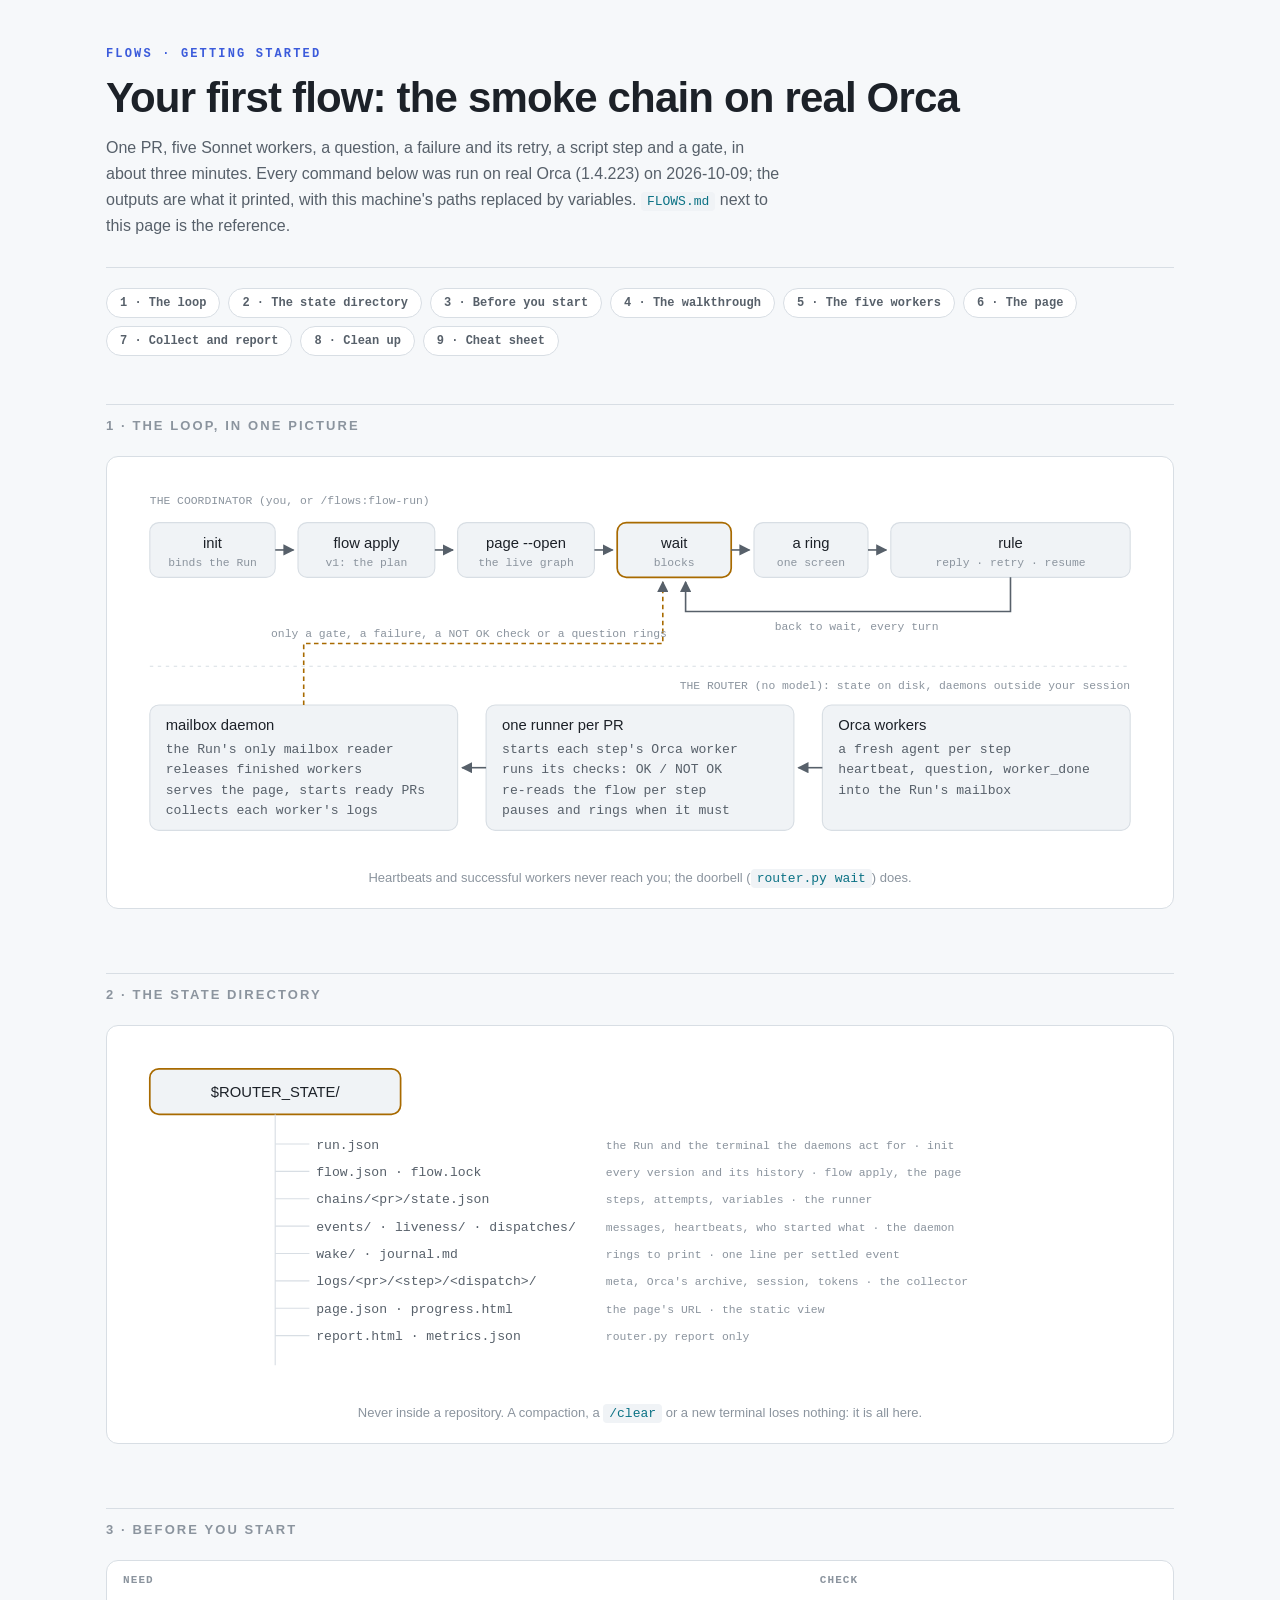
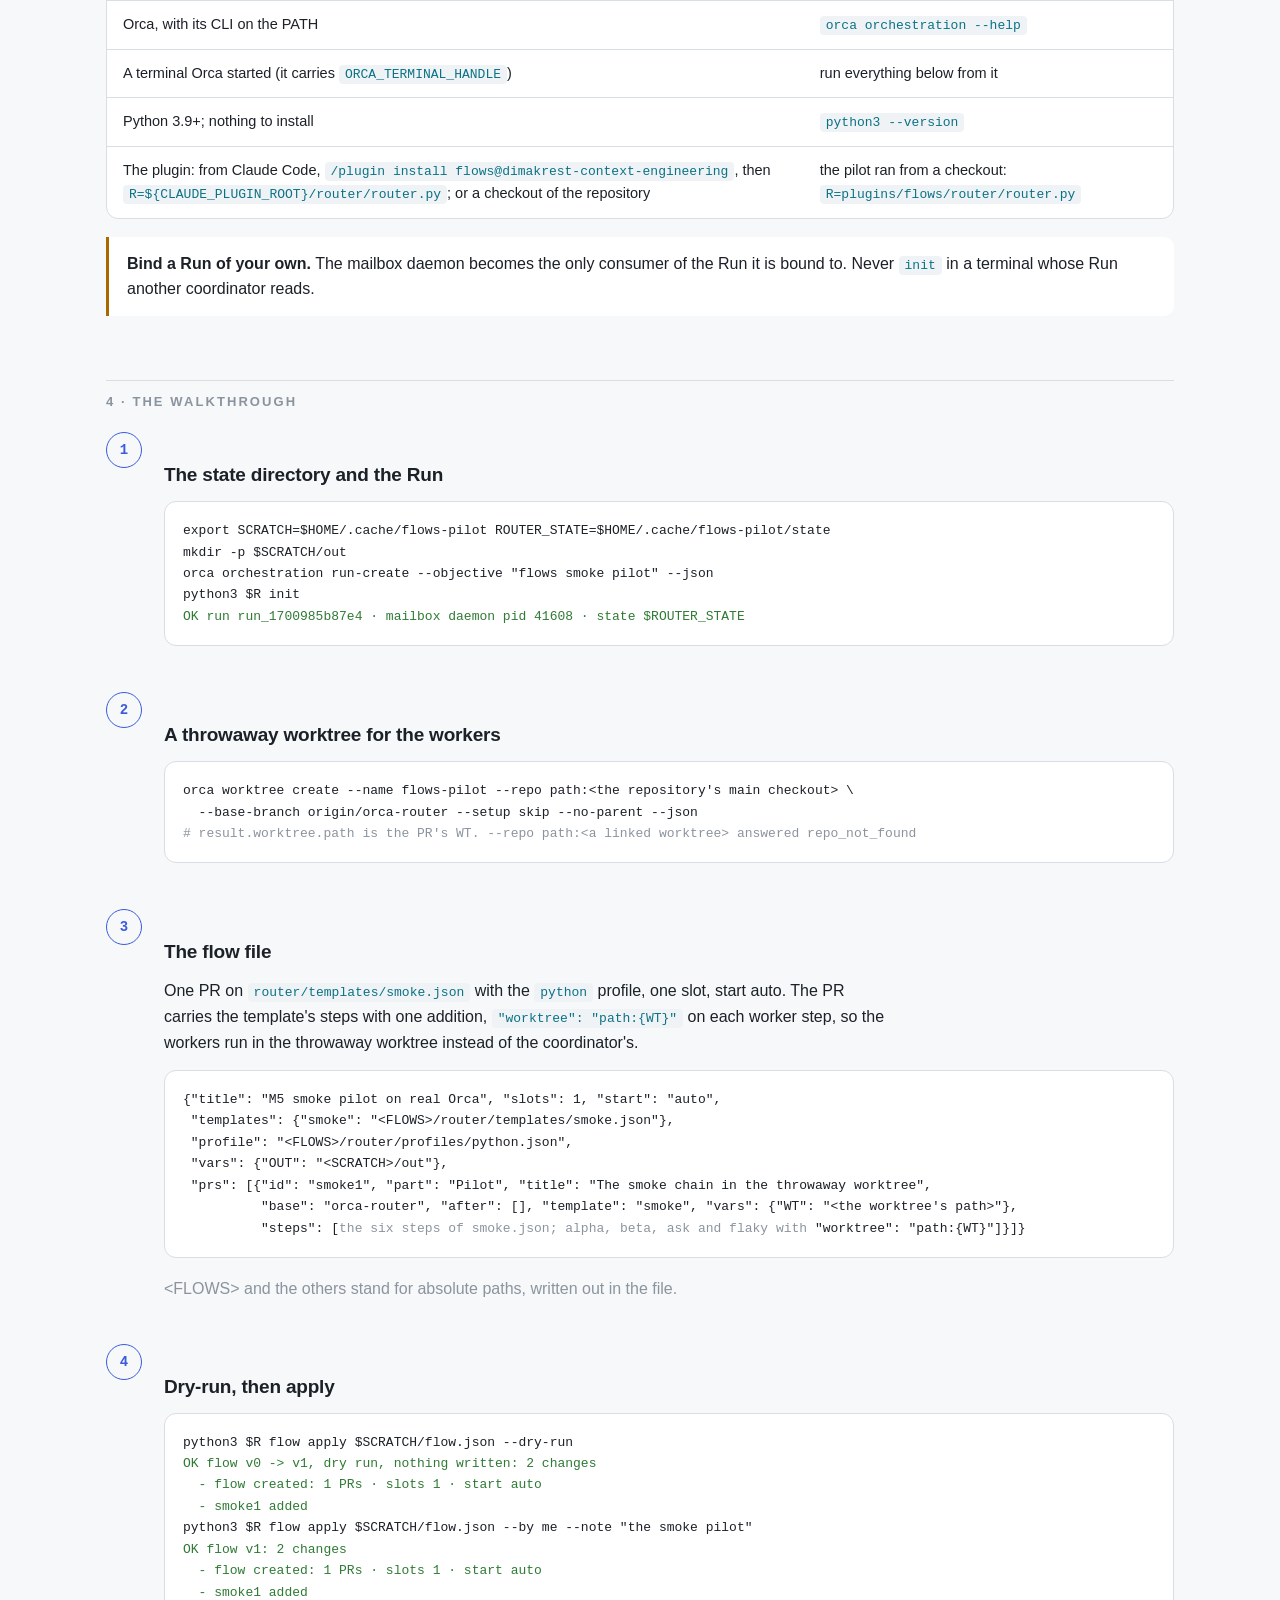
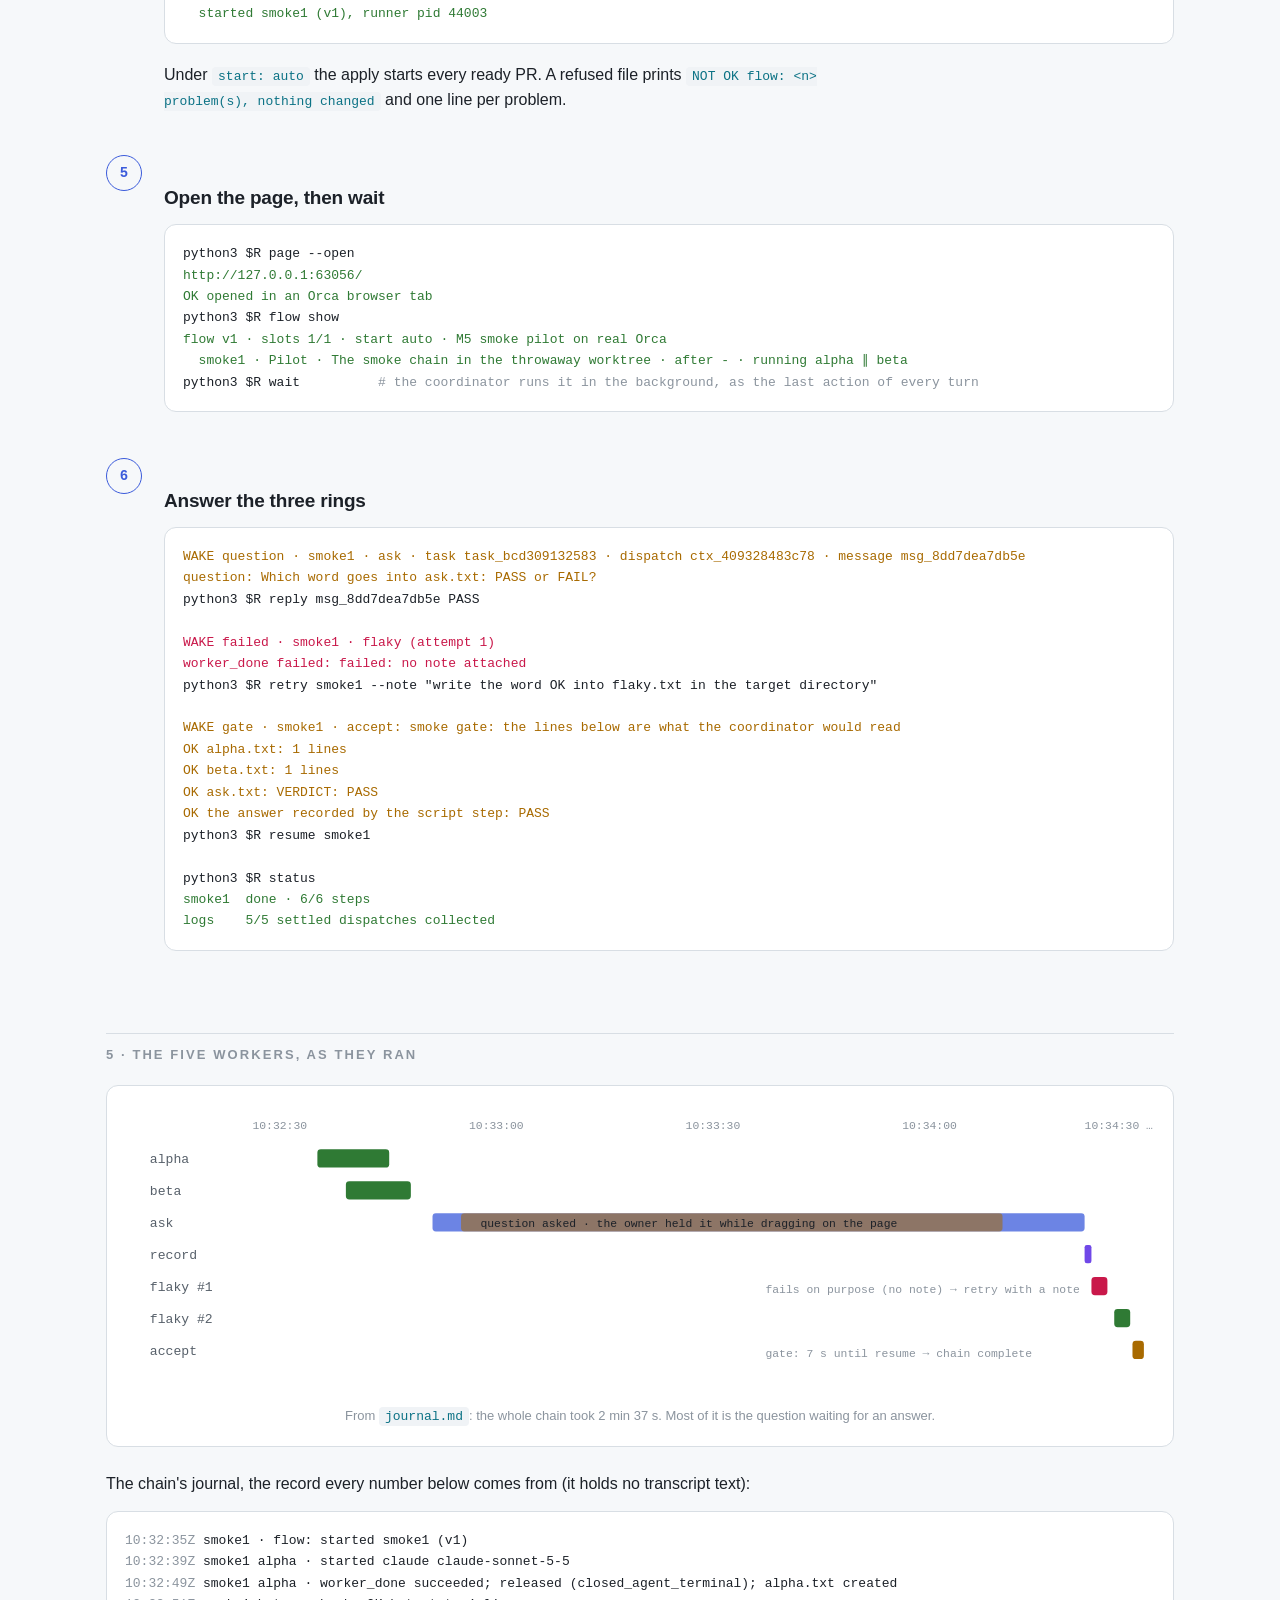
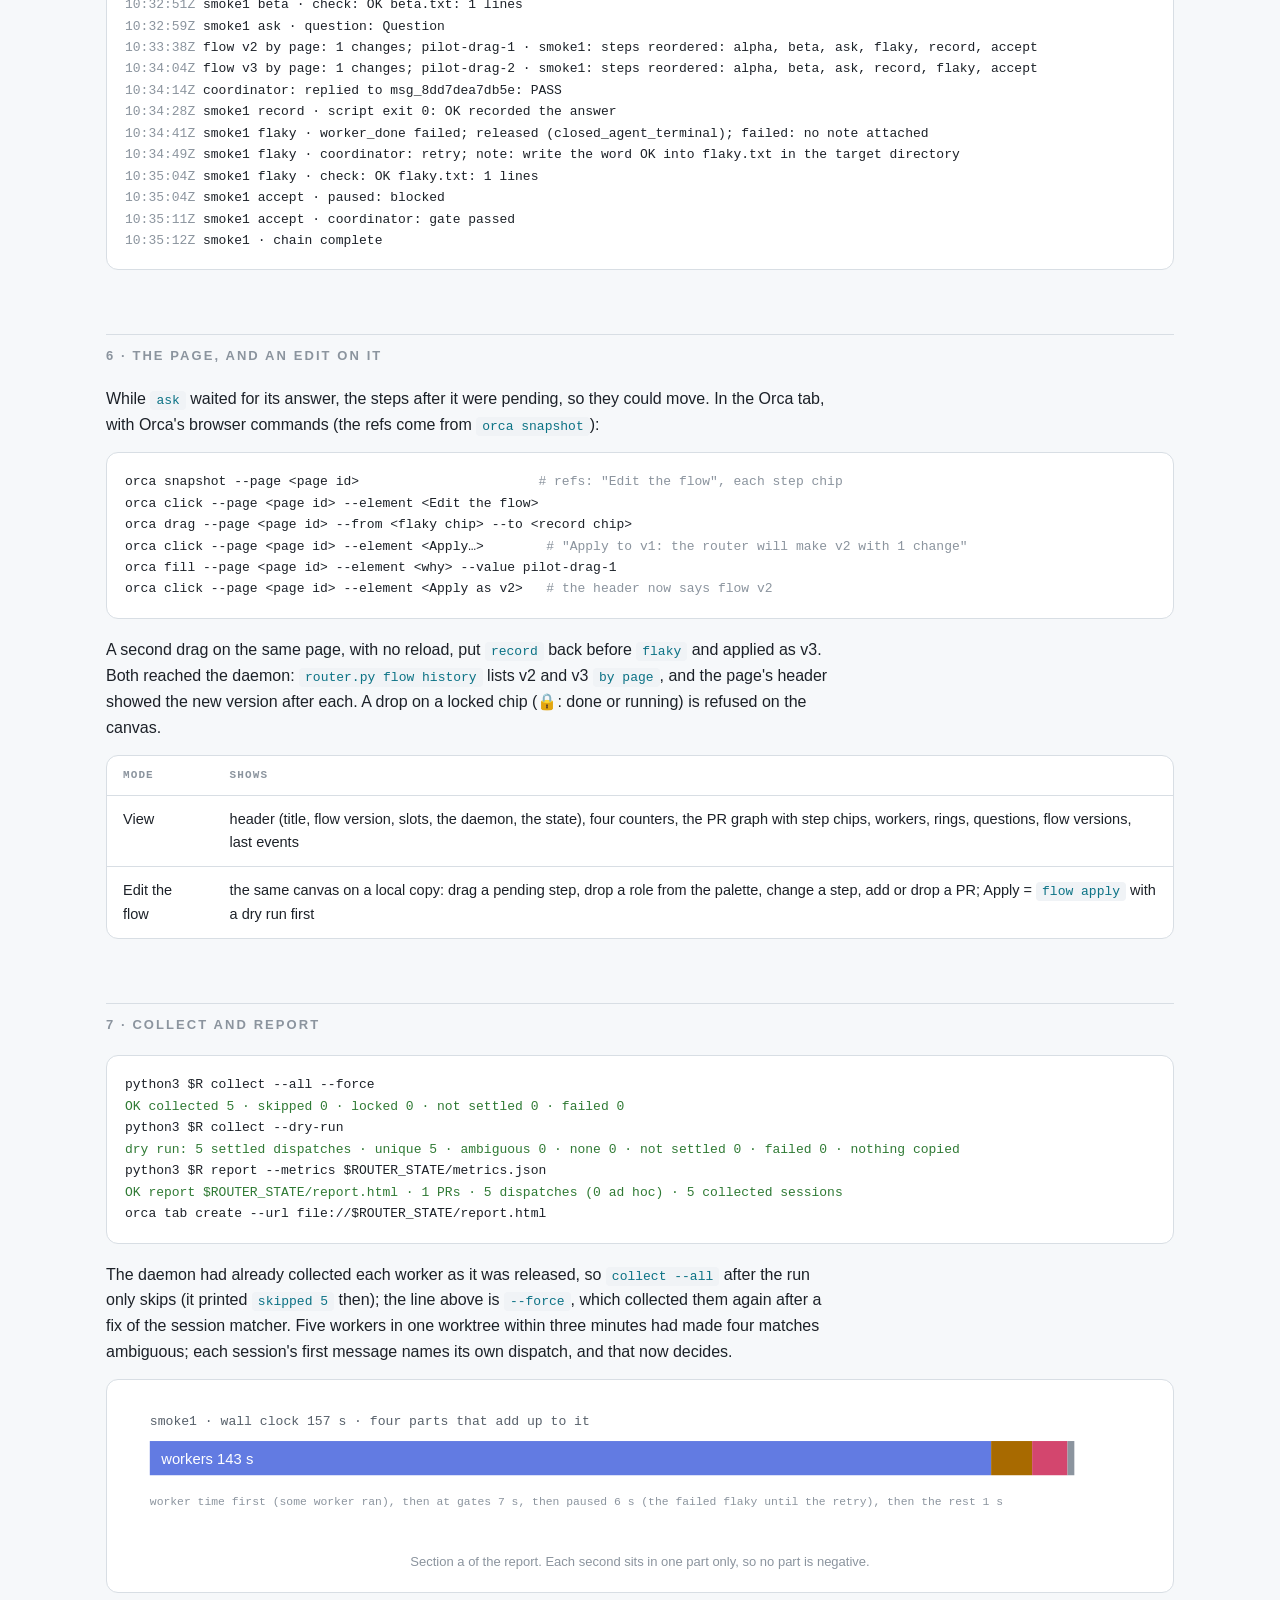
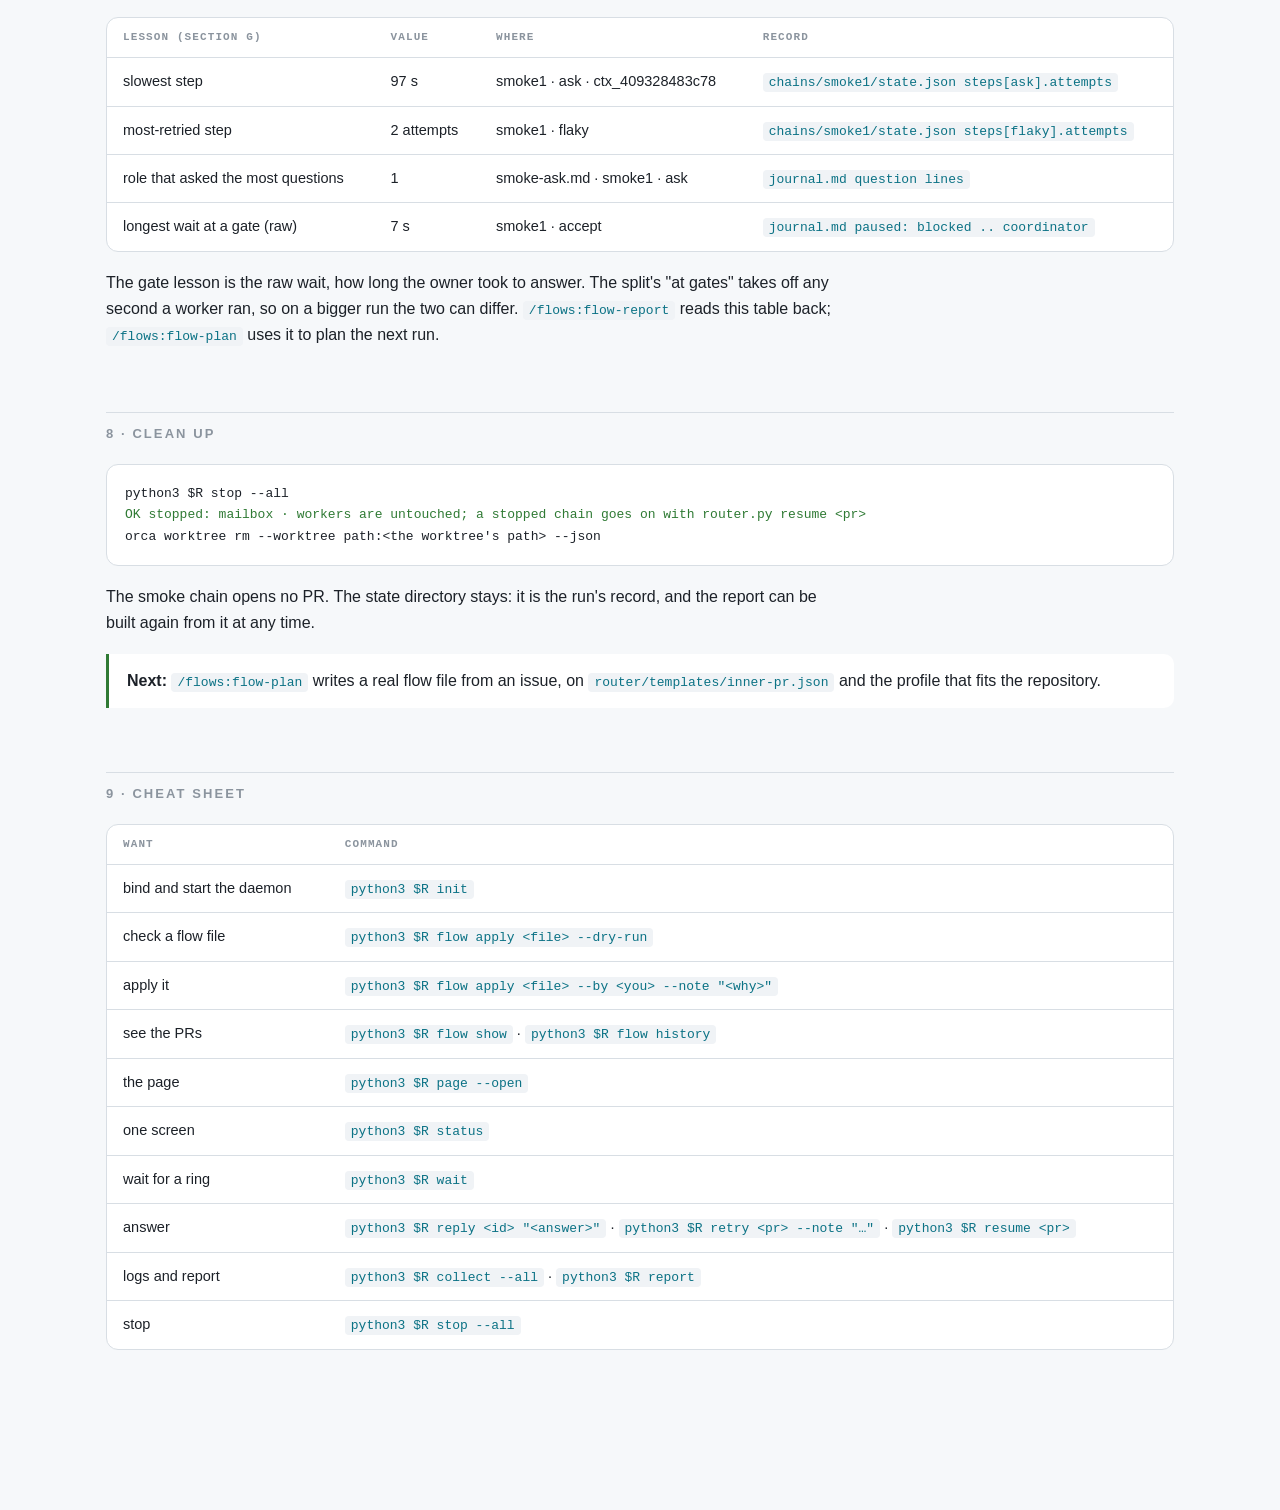
==== plugins/flows/docs/FLOWS_GETTING_STARTED.html @ db9f259a "docs(flows): FLOWS.md and the getting-started page The how-to in the shape of MISSIONS.md, with the " ====
<!doctype html>
<html lang="en">
<head>
<meta charset="utf-8">
<meta name="viewport" content="width=device-width, initial-scale=1">
<title>Flows — Getting Started</title>
<style>
  :root{
    --bg:#0d1117; --panel:#151b23; --panel2:#1c232d; --line:#2a3441;
    --ink:#e6edf3; --dim:#9aa7b4; --faint:#6e7c8c;
    --a1:#7aa2f7; --a2:#f7768e; --a3:#9ece6a; --a4:#e0af68; --a5:#bb9af7; --a6:#2ac3de;
  }
  @media (prefers-color-scheme: light){
    :root{ --bg:#f6f8fa; --panel:#fff; --panel2:#f0f3f6; --line:#d8dee4;
           --ink:#1c2128; --dim:#57606a; --faint:#8b949e;
           --a1:#3b5bdb; --a2:#c9184a; --a3:#2f7a34; --a4:#a86a00; --a5:#7048e8; --a6:#0b7285; }
  }
  *{box-sizing:border-box}
  body{margin:0;background:var(--bg);color:var(--ink);
       font:16px/1.62 -apple-system,BlinkMacSystemFont,"Segoe UI",Roboto,sans-serif}
  .wrap{max-width:1100px;margin:0 auto;padding:48px 16px 96px}
  header{border-bottom:1px solid var(--line);padding-bottom:28px;margin-bottom:20px}
  .kicker{font:600 12px/1 ui-monospace,SFMono-Regular,Menlo,monospace;letter-spacing:.18em;
          text-transform:uppercase;color:var(--a1);margin-bottom:14px}
  h1{font-size:clamp(28px,4.2vw,42px);line-height:1.12;margin:0 0 14px;letter-spacing:-.02em}
  .sub{color:var(--dim);max-width:76ch;margin:0}
  nav{display:flex;flex-wrap:wrap;gap:8px;margin:0 0 48px}
  nav a{font:600 12px/1 ui-monospace,Menlo,monospace;color:var(--dim);text-decoration:none;
        border:1px solid var(--line);border-radius:20px;padding:8px 13px;background:var(--panel)}
  nav a:hover{color:var(--a1);border-color:var(--a1)}
  h2{font-size:13px;letter-spacing:.16em;text-transform:uppercase;color:var(--faint);
     font-weight:700;margin:0 0 20px;padding-top:10px;border-top:1px solid var(--line)}
  section{margin-bottom:64px;scroll-margin-top:20px}
  h3{font-size:19px;margin:28px 0 10px;letter-spacing:-.01em}
  p{margin:0 0 14px;max-width:82ch}
  figure{margin:0 0 24px;background:var(--panel);border:1px solid var(--line);
         border-radius:12px;padding:20px;overflow-x:auto}
  figcaption{font-size:13px;color:var(--faint);margin-top:14px;text-align:center}
  svg{display:block;margin:0 auto;max-width:100%;height:auto}
  .t{font:13px -apple-system,BlinkMacSystemFont,"Segoe UI",sans-serif;fill:var(--ink)}
  .s{font:11.5px ui-monospace,Menlo,monospace;fill:var(--dim)}
  .x{font:10px ui-monospace,Menlo,monospace;fill:var(--faint)}
  .box{fill:var(--panel2);stroke:var(--line)}
  .hot{fill:var(--panel2);stroke:var(--a4);stroke-width:1.5}
  .arr{stroke:var(--dim);stroke-width:1.4;fill:none}
  .arr2{stroke:var(--a4);stroke-width:1.4;fill:none;stroke-dasharray:4 3}
  table{width:100%;border-collapse:collapse;font-size:14.5px}
  .tbl{overflow-x:auto;background:var(--panel);border:1px solid var(--line);border-radius:12px;margin-bottom:18px}
  th{text-align:left;font:600 11px/1 ui-monospace,Menlo,monospace;letter-spacing:.1em;text-transform:uppercase;
     color:var(--faint);padding:14px 16px;border-bottom:1px solid var(--line);white-space:nowrap}
  td{padding:12px 16px;border-bottom:1px solid var(--line);vertical-align:top}
  tr:last-child td{border-bottom:none}
  code{font:13px ui-monospace,SFMono-Regular,Menlo,monospace;background:var(--panel2);padding:2px 6px;
       border-radius:4px;color:var(--a6)}
  pre{background:var(--panel);border:1px solid var(--line);border-radius:12px;padding:18px;overflow-x:auto;
      font:13px/1.65 ui-monospace,SFMono-Regular,Menlo,monospace;color:var(--ink);margin:0 0 18px}
  pre code{background:none;padding:0;color:inherit}
  .cf{color:var(--faint)} .c3{color:var(--a3)} .c2{color:var(--a2)} .c4{color:var(--a4)}
  .step{display:grid;grid-template-columns:44px 1fr;gap:14px;margin-bottom:28px}
  .num{width:36px;height:36px;border-radius:50%;border:1.5px solid var(--a1);color:var(--a1);
       display:flex;align-items:center;justify-content:center;font:700 14px ui-monospace,Menlo,monospace}
  .step > div{min-width:0}
  .callout{border-left:3px solid var(--a4);background:var(--panel);border-radius:0 10px 10px 0;padding:14px 18px;margin:18px 0}
  .callout.ok{border-color:var(--a3)}
  @media (max-width:600px){ .step{grid-template-columns:1fr} .num{display:none} }
</style>
</head>
<body>
<div class="wrap">
<header>
  <div class="kicker">flows · getting started</div>
  <h1>Your first flow: the smoke chain on real Orca</h1>
  <p class="sub">One PR, five Sonnet workers, a question, a failure and its retry, a script step and a gate, in about
  three minutes. Every command below was run on real Orca (1.4.223) on 2026-10-09; the outputs are what it printed,
  with this machine's paths replaced by variables. <code>FLOWS.md</code> next to this page is the reference.</p>
</header>

<nav>
  <a href="#loop">1 · The loop</a><a href="#state">2 · The state directory</a><a href="#before">3 · Before you start</a>
  <a href="#walk">4 · The walkthrough</a><a href="#workers">5 · The five workers</a><a href="#page">6 · The page</a>
  <a href="#report">7 · Collect and report</a><a href="#cleanup">8 · Clean up</a><a href="#cheat">9 · Cheat sheet</a>
</nav>

<section id="loop">
<h2>1 · The loop, in one picture</h2>
<figure>
<svg viewBox="0 0 900 330" role="img" aria-label="The coordinator's loop: init, flow apply, page, wait, ring, rule, back to wait; the router's daemons do the rest">
  <defs><marker id="m" viewBox="0 0 10 10" refX="9" refY="5" markerWidth="7" markerHeight="7" orient="auto"><path d="M0,0 L10,5 L0,10 z" fill="currentColor" style="color:var(--dim)"/></marker></defs>
  <text x="20" y="24" class="x">THE COORDINATOR (you, or /flows:flow-run)</text>
  <rect x="20" y="40" width="110" height="48" rx="8" class="box"/><text x="75" y="62" text-anchor="middle" class="t">init</text><text x="75" y="78" text-anchor="middle" class="x">binds the Run</text>
  <rect x="150" y="40" width="120" height="48" rx="8" class="box"/><text x="210" y="62" text-anchor="middle" class="t">flow apply</text><text x="210" y="78" text-anchor="middle" class="x">v1: the plan</text>
  <rect x="290" y="40" width="120" height="48" rx="8" class="box"/><text x="350" y="62" text-anchor="middle" class="t">page --open</text><text x="350" y="78" text-anchor="middle" class="x">the live graph</text>
  <rect x="430" y="40" width="100" height="48" rx="8" class="hot"/><text x="480" y="62" text-anchor="middle" class="t">wait</text><text x="480" y="78" text-anchor="middle" class="x">blocks</text>
  <rect x="550" y="40" width="100" height="48" rx="8" class="box"/><text x="600" y="62" text-anchor="middle" class="t">a ring</text><text x="600" y="78" text-anchor="middle" class="x">one screen</text>
  <rect x="670" y="40" width="210" height="48" rx="8" class="box"/><text x="775" y="62" text-anchor="middle" class="t">rule</text><text x="775" y="78" text-anchor="middle" class="x">reply · retry · resume</text>
  <path d="M130 64 H146" class="arr" marker-end="url(#m)"/><path d="M270 64 H286" class="arr" marker-end="url(#m)"/>
  <path d="M410 64 H426" class="arr" marker-end="url(#m)"/><path d="M530 64 H546" class="arr" marker-end="url(#m)"/>
  <path d="M650 64 H666" class="arr" marker-end="url(#m)"/>
  <path d="M775 88 V118 H490 V92" class="arr" marker-end="url(#m)"/><text x="640" y="134" text-anchor="middle" class="x">back to wait, every turn</text>
  <line x1="20" y1="166" x2="880" y2="166" stroke="var(--line)" stroke-dasharray="3 4"/>
  <text x="880" y="186" text-anchor="end" class="x">THE ROUTER (no model): state on disk, daemons outside your session</text>
  <rect x="20" y="200" width="270" height="110" rx="8" class="box"/>
  <text x="34" y="222" class="t">mailbox daemon</text>
  <text x="34" y="242" class="s">the Run's only mailbox reader</text>
  <text x="34" y="260" class="s">releases finished workers</text>
  <text x="34" y="278" class="s">serves the page, starts ready PRs</text>
  <text x="34" y="296" class="s">collects each worker's logs</text>
  <rect x="315" y="200" width="270" height="110" rx="8" class="box"/>
  <text x="329" y="222" class="t">one runner per PR</text>
  <text x="329" y="242" class="s">starts each step's Orca worker</text>
  <text x="329" y="260" class="s">runs its checks: OK / NOT OK</text>
  <text x="329" y="278" class="s">re-reads the flow per step</text>
  <text x="329" y="296" class="s">pauses and rings when it must</text>
  <rect x="610" y="200" width="270" height="110" rx="8" class="box"/>
  <text x="624" y="222" class="t">Orca workers</text>
  <text x="624" y="242" class="s">a fresh agent per step</text>
  <text x="624" y="260" class="s">heartbeat, question, worker_done</text>
  <text x="624" y="278" class="s">into the Run's mailbox</text>
  <path d="M610 255 H589" class="arr" marker-end="url(#m)"/><path d="M315 255 H294" class="arr" marker-end="url(#m)"/>
  <path d="M155 200 V146 H470 V92" class="arr2" marker-end="url(#m)"/><text x="300" y="140" text-anchor="middle" class="x">only a gate, a failure, a NOT OK check or a question rings</text>
</svg>
<figcaption>Heartbeats and successful workers never reach you; the doorbell (<code>router.py wait</code>) does.</figcaption>
</figure>
</section>

<section id="state">
<h2>2 · The state directory</h2>
<figure>
<svg viewBox="0 0 900 300" role="img" aria-label="The state directory: run.json, flow.json, chains, journal, logs, page.json, report.html">
  <rect x="20" y="20" width="220" height="40" rx="8" class="hot"/><text x="130" y="45" text-anchor="middle" class="t">$ROUTER_STATE/</text>
  <path d="M130 60 V280" stroke="var(--line)" fill="none"/>
  <g class="s">
    <path d="M130 86 H160" stroke="var(--line)"/><text x="166" y="90">run.json</text><text x="420" y="90" class="x">the Run and the terminal the daemons act for · init</text>
    <path d="M130 110 H160" stroke="var(--line)"/><text x="166" y="114">flow.json · flow.lock</text><text x="420" y="114" class="x">every version and its history · flow apply, the page</text>
    <path d="M130 134 H160" stroke="var(--line)"/><text x="166" y="138">chains/&lt;pr&gt;/state.json</text><text x="420" y="138" class="x">steps, attempts, variables · the runner</text>
    <path d="M130 158 H160" stroke="var(--line)"/><text x="166" y="162">events/ · liveness/ · dispatches/</text><text x="420" y="162" class="x">messages, heartbeats, who started what · the daemon</text>
    <path d="M130 182 H160" stroke="var(--line)"/><text x="166" y="186">wake/ · journal.md</text><text x="420" y="186" class="x">rings to print · one line per settled event</text>
    <path d="M130 206 H160" stroke="var(--line)"/><text x="166" y="210">logs/&lt;pr&gt;/&lt;step&gt;/&lt;dispatch&gt;/</text><text x="420" y="210" class="x">meta, Orca's archive, session, tokens · the collector</text>
    <path d="M130 230 H160" stroke="var(--line)"/><text x="166" y="234">page.json · progress.html</text><text x="420" y="234" class="x">the page's URL · the static view</text>
    <path d="M130 254 H160" stroke="var(--line)"/><text x="166" y="258">report.html · metrics.json</text><text x="420" y="258" class="x">router.py report only</text>
  </g>
</svg>
<figcaption>Never inside a repository. A compaction, a <code>/clear</code> or a new terminal loses nothing: it is all here.</figcaption>
</figure>
</section>

<section id="before">
<h2>3 · Before you start</h2>
<div class="tbl"><table>
<tr><th>Need</th><th>Check</th></tr>
<tr><td>Orca, with its CLI on the PATH</td><td><code>orca orchestration --help</code></td></tr>
<tr><td>A terminal Orca started (it carries <code>ORCA_TERMINAL_HANDLE</code>)</td><td>run everything below from it</td></tr>
<tr><td>Python 3.9+; nothing to install</td><td><code>python3 --version</code></td></tr>
<tr><td>The plugin: from Claude Code, <code>/plugin install flows@dimakrest-context-engineering</code>, then <code>R=${CLAUDE_PLUGIN_ROOT}/router/router.py</code>; or a checkout of the repository</td><td>the pilot ran from a checkout: <code>R=plugins/flows/router/router.py</code></td></tr>
</table></div>
<div class="callout"><strong>Bind a Run of your own.</strong> The mailbox daemon becomes the only consumer of the Run it is
bound to. Never <code>init</code> in a terminal whose Run another coordinator reads.</div>
</section>

<section id="walk">
<h2>4 · The walkthrough</h2>

<div class="step"><div class="num">1</div><div>
<h3>The state directory and the Run</h3>
<pre><code>export SCRATCH=$HOME/.cache/flows-pilot ROUTER_STATE=$HOME/.cache/flows-pilot/state
mkdir -p $SCRATCH/out
orca orchestration run-create --objective "flows smoke pilot" --json
python3 $R init
<span class="c3">OK run run_1700985b87e4 · mailbox daemon pid 41608 · state $ROUTER_STATE</span></code></pre>
</div></div>

<div class="step"><div class="num">2</div><div>
<h3>A throwaway worktree for the workers</h3>
<pre><code>orca worktree create --name flows-pilot --repo path:&lt;the repository's main checkout&gt; \
  --base-branch origin/orca-router --setup skip --no-parent --json
<span class="cf"># result.worktree.path is the PR's WT. --repo path:&lt;a linked worktree&gt; answered repo_not_found</span></code></pre>
</div></div>

<div class="step"><div class="num">3</div><div>
<h3>The flow file</h3>
<p>One PR on <code>router/templates/smoke.json</code> with the <code>python</code> profile, one slot, start auto.
The PR carries the template's steps with one addition, <code>"worktree": "path:{WT}"</code> on each worker step, so
the workers run in the throwaway worktree instead of the coordinator's.</p>
<pre><code>{"title": "M5 smoke pilot on real Orca", "slots": 1, "start": "auto",
 "templates": {"smoke": "&lt;FLOWS&gt;/router/templates/smoke.json"},
 "profile": "&lt;FLOWS&gt;/router/profiles/python.json",
 "vars": {"OUT": "&lt;SCRATCH&gt;/out"},
 "prs": [{"id": "smoke1", "part": "Pilot", "title": "The smoke chain in the throwaway worktree",
          "base": "orca-router", "after": [], "template": "smoke", "vars": {"WT": "&lt;the worktree's path&gt;"},
          "steps": [<span class="cf">the six steps of smoke.json; alpha, beta, ask and flaky with</span> "worktree": "path:{WT}"]}]}</code></pre>
<p class="cf">&lt;FLOWS&gt; and the others stand for absolute paths, written out in the file.</p>
</div></div>

<div class="step"><div class="num">4</div><div>
<h3>Dry-run, then apply</h3>
<pre><code>python3 $R flow apply $SCRATCH/flow.json --dry-run
<span class="c3">OK flow v0 -> v1, dry run, nothing written: 2 changes
  - flow created: 1 PRs · slots 1 · start auto
  - smoke1 added</span>
python3 $R flow apply $SCRATCH/flow.json --by me --note "the smoke pilot"
<span class="c3">OK flow v1: 2 changes
  - flow created: 1 PRs · slots 1 · start auto
  - smoke1 added
  started smoke1 (v1), runner pid 44003</span></code></pre>
<p>Under <code>start: auto</code> the apply starts every ready PR. A refused file prints
<code>NOT OK flow: &lt;n&gt; problem(s), nothing changed</code> and one line per problem.</p>
</div></div>

<div class="step"><div class="num">5</div><div>
<h3>Open the page, then wait</h3>
<pre><code>python3 $R page --open
<span class="c3">http://127.0.0.1:63056/
OK opened in an Orca browser tab</span>
python3 $R flow show
<span class="c3">flow v1 · slots 1/1 · start auto · M5 smoke pilot on real Orca
  smoke1 · Pilot · The smoke chain in the throwaway worktree · after - · running alpha ∥ beta</span>
python3 $R wait          <span class="cf"># the coordinator runs it in the background, as the last action of every turn</span></code></pre>
</div></div>

<div class="step"><div class="num">6</div><div>
<h3>Answer the three rings</h3>
<pre><code><span class="c4">WAKE question · smoke1 · ask · task task_bcd309132583 · dispatch ctx_409328483c78 · message msg_8dd7dea7db5e
question: Which word goes into ask.txt: PASS or FAIL?</span>
python3 $R reply msg_8dd7dea7db5e PASS

<span class="c2">WAKE failed · smoke1 · flaky (attempt 1)
worker_done failed: failed: no note attached</span>
python3 $R retry smoke1 --note "write the word OK into flaky.txt in the target directory"

<span class="c4">WAKE gate · smoke1 · accept: smoke gate: the lines below are what the coordinator would read
OK alpha.txt: 1 lines
OK beta.txt: 1 lines
OK ask.txt: VERDICT: PASS
OK the answer recorded by the script step: PASS</span>
python3 $R resume smoke1

python3 $R status
<span class="c3">smoke1  done · 6/6 steps
logs    5/5 settled dispatches collected</span></code></pre>
</div></div>
</section>

<section id="workers">
<h2>5 · The five workers, as they ran</h2>
<figure>
<svg viewBox="0 0 900 250" role="img" aria-label="Timeline of the smoke chain: alpha and beta at once, ask waiting on the answer, record, flaky failing then retried, the gate">
  <g class="x"><text x="110" y="20">10:32:30</text><text x="300" y="20">10:33:00</text><text x="490" y="20">10:33:30</text><text x="680" y="20">10:34:00</text><text x="840" y="20">10:34:30 … 10:35:12</text></g>
  <g class="s"><text x="20" y="50">alpha</text><text x="20" y="78">beta</text><text x="20" y="106">ask</text><text x="20" y="134">record</text><text x="20" y="162">flaky #1</text><text x="20" y="190">flaky #2</text><text x="20" y="218">accept</text></g>
  <rect x="167" y="38" width="63" height="16" rx="3" fill="var(--a3)"/>
  <rect x="192" y="66" width="57" height="16" rx="3" fill="var(--a3)"/>
  <rect x="268" y="94" width="572" height="16" rx="3" fill="var(--a1)" opacity=".75"/>
  <rect x="293" y="94" width="475" height="16" rx="3" fill="var(--a4)" opacity=".55"/>
  <text x="310" y="106" class="x" style="fill:var(--ink)">question asked · the owner held it while dragging on the page</text>
  <rect x="840" y="122" width="6" height="16" rx="2" fill="var(--a5)"/>
  <rect x="846" y="150" width="14" height="16" rx="3" fill="var(--a2)"/>
  <rect x="866" y="178" width="14" height="16" rx="3" fill="var(--a3)"/>
  <rect x="882" y="206" width="10" height="16" rx="3" fill="var(--a4)"/>
  <text x="560" y="164" class="x">fails on purpose (no note) → retry with a note</text>
  <text x="560" y="220" class="x">gate: 7 s until resume → chain complete</text>
</svg>
<figcaption>From <code>journal.md</code>: the whole chain took 2 min 37 s. Most of it is the question waiting for an answer.</figcaption>
</figure>
<p>The chain's journal, the record every number below comes from (it holds no transcript text):</p>
<pre><code><span class="cf">10:32:35Z</span> smoke1 · flow: started smoke1 (v1)
<span class="cf">10:32:39Z</span> smoke1 alpha · started claude claude-sonnet-5-5
<span class="cf">10:32:49Z</span> smoke1 alpha · worker_done succeeded; released (closed_agent_terminal); alpha.txt created
<span class="cf">10:32:51Z</span> smoke1 beta · check: OK beta.txt: 1 lines
<span class="cf">10:32:59Z</span> smoke1 ask · question: Question
<span class="cf">10:33:38Z</span> flow v2 by page: 1 changes; pilot-drag-1 · smoke1: steps reordered: alpha, beta, ask, flaky, record, accept
<span class="cf">10:34:04Z</span> flow v3 by page: 1 changes; pilot-drag-2 · smoke1: steps reordered: alpha, beta, ask, record, flaky, accept
<span class="cf">10:34:14Z</span> coordinator: replied to msg_8dd7dea7db5e: PASS
<span class="cf">10:34:28Z</span> smoke1 record · script exit 0: OK recorded the answer
<span class="cf">10:34:41Z</span> smoke1 flaky · worker_done failed; released (closed_agent_terminal); failed: no note attached
<span class="cf">10:34:49Z</span> smoke1 flaky · coordinator: retry; note: write the word OK into flaky.txt in the target directory
<span class="cf">10:35:04Z</span> smoke1 flaky · check: OK flaky.txt: 1 lines
<span class="cf">10:35:04Z</span> smoke1 accept · paused: blocked
<span class="cf">10:35:11Z</span> smoke1 accept · coordinator: gate passed
<span class="cf">10:35:12Z</span> smoke1 · chain complete</code></pre>
</section>

<section id="page">
<h2>6 · The page, and an edit on it</h2>
<p>While <code>ask</code> waited for its answer, the steps after it were pending, so they could move. In the Orca tab,
with Orca's browser commands (the refs come from <code>orca snapshot</code>):</p>
<pre><code>orca snapshot --page &lt;page id&gt;                       <span class="cf"># refs: "Edit the flow", each step chip</span>
orca click --page &lt;page id&gt; --element &lt;Edit the flow&gt;
orca drag --page &lt;page id&gt; --from &lt;flaky chip&gt; --to &lt;record chip&gt;
orca click --page &lt;page id&gt; --element &lt;Apply…&gt;        <span class="cf"># "Apply to v1: the router will make v2 with 1 change"</span>
orca fill --page &lt;page id&gt; --element &lt;why&gt; --value pilot-drag-1
orca click --page &lt;page id&gt; --element &lt;Apply as v2&gt;   <span class="cf"># the header now says flow v2</span></code></pre>
<p>A second drag on the same page, with no reload, put <code>record</code> back before <code>flaky</code> and applied as
v3. Both reached the daemon: <code>router.py flow history</code> lists v2 and v3 <code>by page</code>, and the page's header
showed the new version after each. A drop on a locked chip (🔒: done or running) is refused on the canvas.</p>
<div class="tbl"><table>
<tr><th>Mode</th><th>Shows</th></tr>
<tr><td>View</td><td>header (title, flow version, slots, the daemon, the state), four counters, the PR graph with step chips, workers, rings, questions, flow versions, last events</td></tr>
<tr><td>Edit the flow</td><td>the same canvas on a local copy: drag a pending step, drop a role from the palette, change a step, add or drop a PR; Apply = <code>flow apply</code> with a dry run first</td></tr>
</table></div>
</section>

<section id="report">
<h2>7 · Collect and report</h2>
<pre><code>python3 $R collect --all --force
<span class="c3">OK collected 5 · skipped 0 · locked 0 · not settled 0 · failed 0</span>
python3 $R collect --dry-run
<span class="c3">dry run: 5 settled dispatches · unique 5 · ambiguous 0 · none 0 · not settled 0 · failed 0 · nothing copied</span>
python3 $R report --metrics $ROUTER_STATE/metrics.json
<span class="c3">OK report $ROUTER_STATE/report.html · 1 PRs · 5 dispatches (0 ad hoc) · 5 collected sessions</span>
orca tab create --url file://$ROUTER_STATE/report.html</code></pre>
<p>The daemon had already collected each worker as it was released, so <code>collect --all</code> after the run only
skips (it printed <code>skipped 5</code> then); the line above is <code>--force</code>, which collected them again after a fix of the session matcher. Five workers in one worktree within three minutes had made four matches ambiguous; each session's
first message names its own dispatch, and that now decides.</p>
<figure>
<svg viewBox="0 0 900 120" role="img" aria-label="smoke1's wall clock of 157 seconds: workers 143, at gates 7, paused 6, the rest 1">
  <text x="20" y="22" class="s">smoke1 · wall clock 157 s · four parts that add up to it</text>
  <rect x="20" y="36" width="738" height="30" fill="var(--a1)" opacity=".8"/>
  <rect x="758" y="36" width="36" height="30" fill="var(--a4)"/>
  <rect x="794" y="36" width="31" height="30" fill="var(--a2)" opacity=".8"/>
  <rect x="825" y="36" width="6" height="30" fill="var(--faint)"/>
  <text x="30" y="56" class="t" style="fill:#fff">workers 143 s</text>
  <text x="20" y="92" class="x">worker time first (some worker ran), then at gates 7 s, then paused 6 s (the failed flaky until the retry), then the rest 1 s</text>
</svg>
<figcaption>Section a of the report. Each second sits in one part only, so no part is negative.</figcaption>
</figure>
<div class="tbl"><table>
<tr><th>Lesson (section g)</th><th>Value</th><th>Where</th><th>Record</th></tr>
<tr><td>slowest step</td><td>97 s</td><td>smoke1 · ask · ctx_409328483c78</td><td><code>chains/smoke1/state.json steps[ask].attempts</code></td></tr>
<tr><td>most-retried step</td><td>2 attempts</td><td>smoke1 · flaky</td><td><code>chains/smoke1/state.json steps[flaky].attempts</code></td></tr>
<tr><td>role that asked the most questions</td><td>1</td><td>smoke-ask.md · smoke1 · ask</td><td><code>journal.md question lines</code></td></tr>
<tr><td>longest wait at a gate (raw)</td><td>7 s</td><td>smoke1 · accept</td><td><code>journal.md paused: blocked .. coordinator</code></td></tr>
</table></div>
<p>The gate lesson is the raw wait, how long the owner took to answer. The split's "at gates" takes off any second a
worker ran, so on a bigger run the two can differ. <code>/flows:flow-report</code> reads this table back;
<code>/flows:flow-plan</code> uses it to plan the next run.</p>
</section>

<section id="cleanup">
<h2>8 · Clean up</h2>
<pre><code>python3 $R stop --all
<span class="c3">OK stopped: mailbox · workers are untouched; a stopped chain goes on with router.py resume &lt;pr&gt;</span>
orca worktree rm --worktree path:&lt;the worktree's path&gt; --json</code></pre>
<p>The smoke chain opens no PR. The state directory stays: it is the run's record, and the report can be built
again from it at any time.</p>
<div class="callout ok"><strong>Next:</strong> <code>/flows:flow-plan</code> writes a real flow file from an issue, on
<code>router/templates/inner-pr.json</code> and the profile that fits the repository.</div>
</section>

<section id="cheat">
<h2>9 · Cheat sheet</h2>
<div class="tbl"><table>
<tr><th>Want</th><th>Command</th></tr>
<tr><td>bind and start the daemon</td><td><code>python3 $R init</code></td></tr>
<tr><td>check a flow file</td><td><code>python3 $R flow apply &lt;file&gt; --dry-run</code></td></tr>
<tr><td>apply it</td><td><code>python3 $R flow apply &lt;file&gt; --by &lt;you&gt; --note "&lt;why&gt;"</code></td></tr>
<tr><td>see the PRs</td><td><code>python3 $R flow show</code> · <code>python3 $R flow history</code></td></tr>
<tr><td>the page</td><td><code>python3 $R page --open</code></td></tr>
<tr><td>one screen</td><td><code>python3 $R status</code></td></tr>
<tr><td>wait for a ring</td><td><code>python3 $R wait</code></td></tr>
<tr><td>answer</td><td><code>python3 $R reply &lt;id&gt; "&lt;answer&gt;"</code> · <code>python3 $R retry &lt;pr&gt; --note "…"</code> · <code>python3 $R resume &lt;pr&gt;</code></td></tr>
<tr><td>logs and report</td><td><code>python3 $R collect --all</code> · <code>python3 $R report</code></td></tr>
<tr><td>stop</td><td><code>python3 $R stop --all</code></td></tr>
</table></div>
</section>
</div>
</body>
</html>
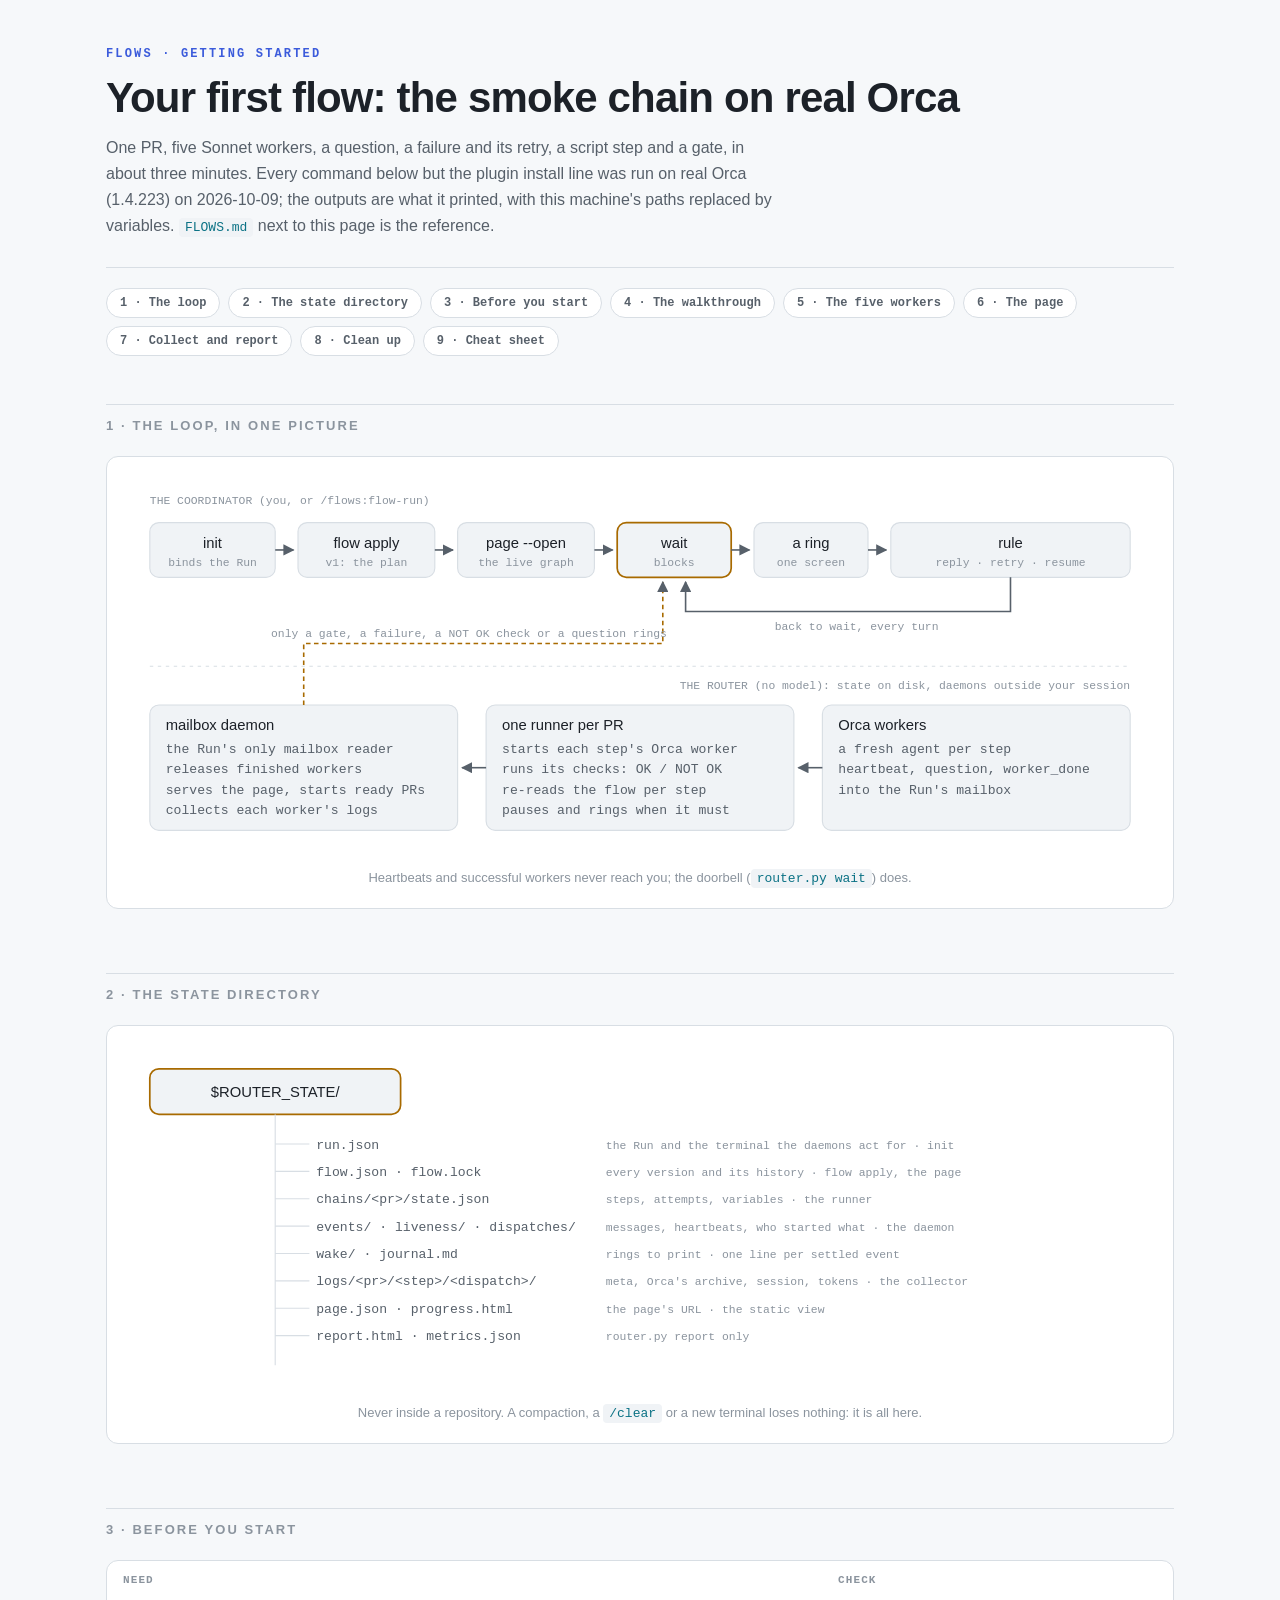
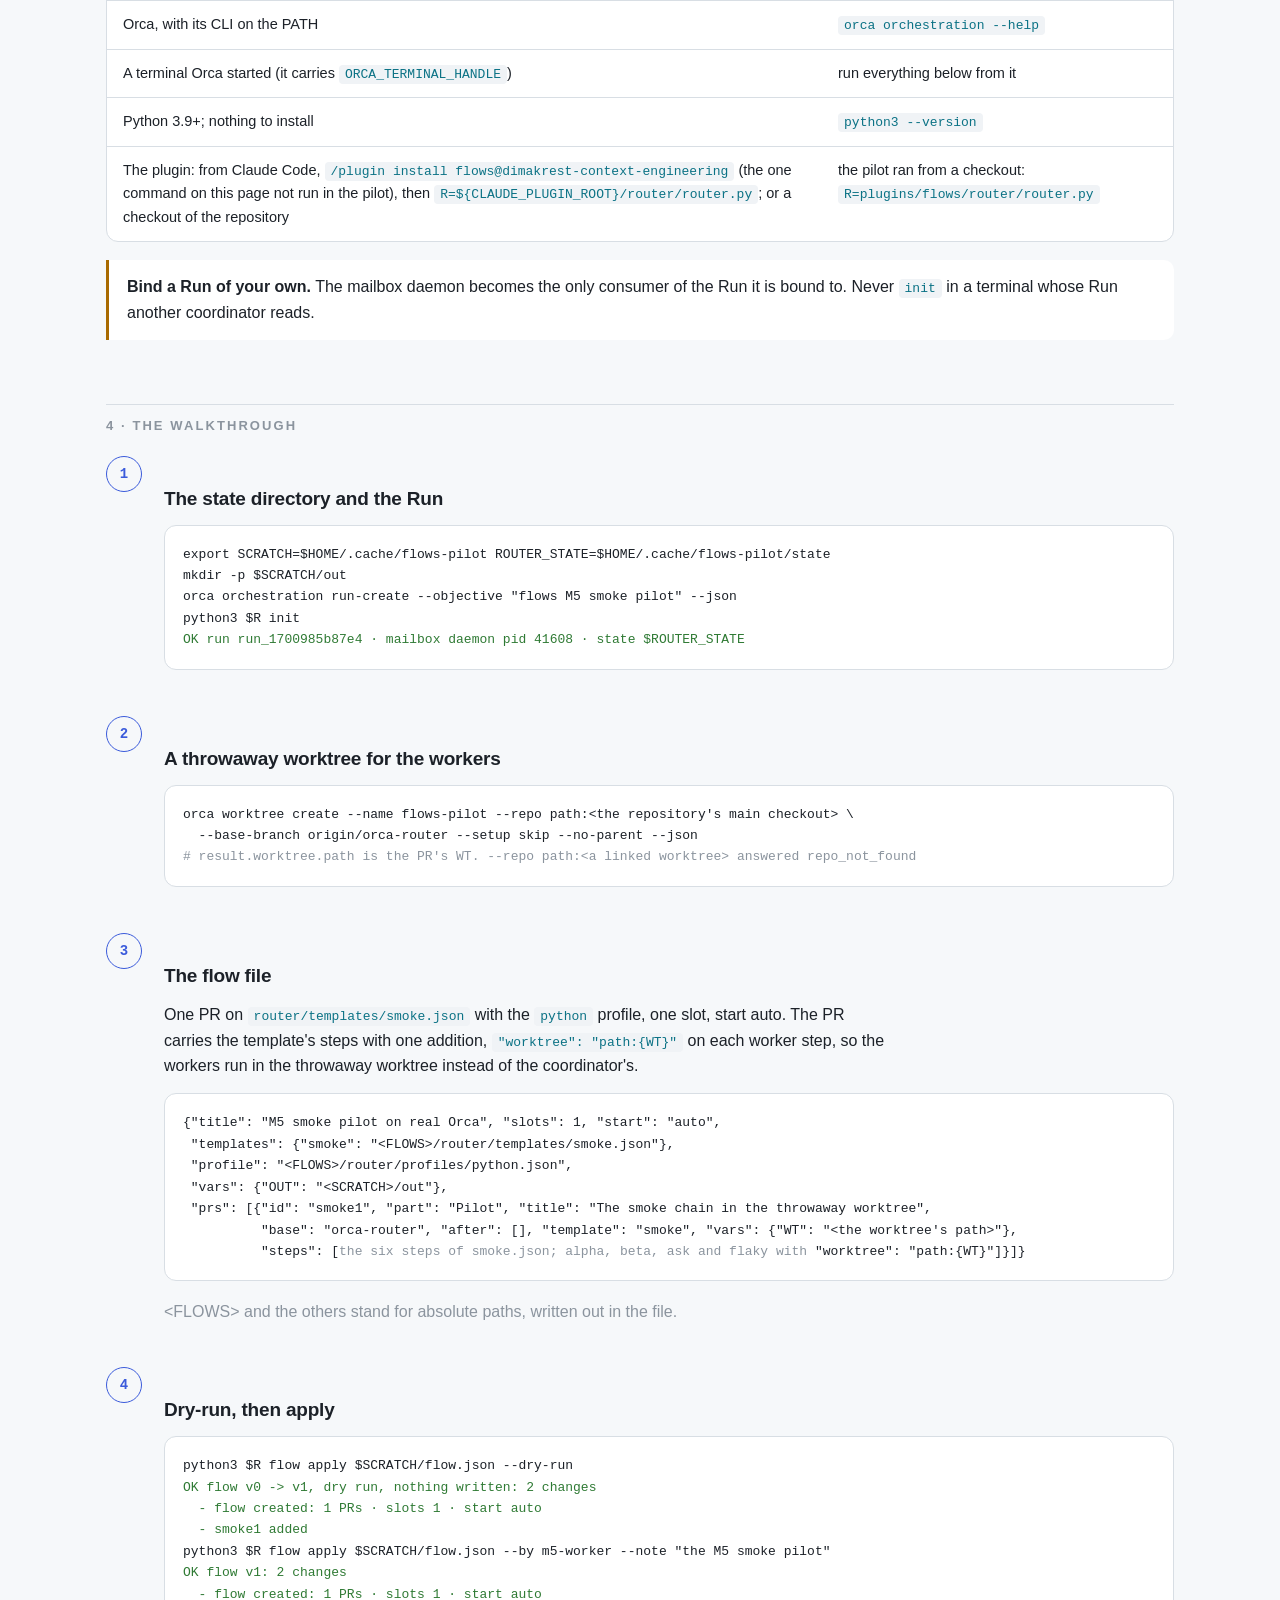
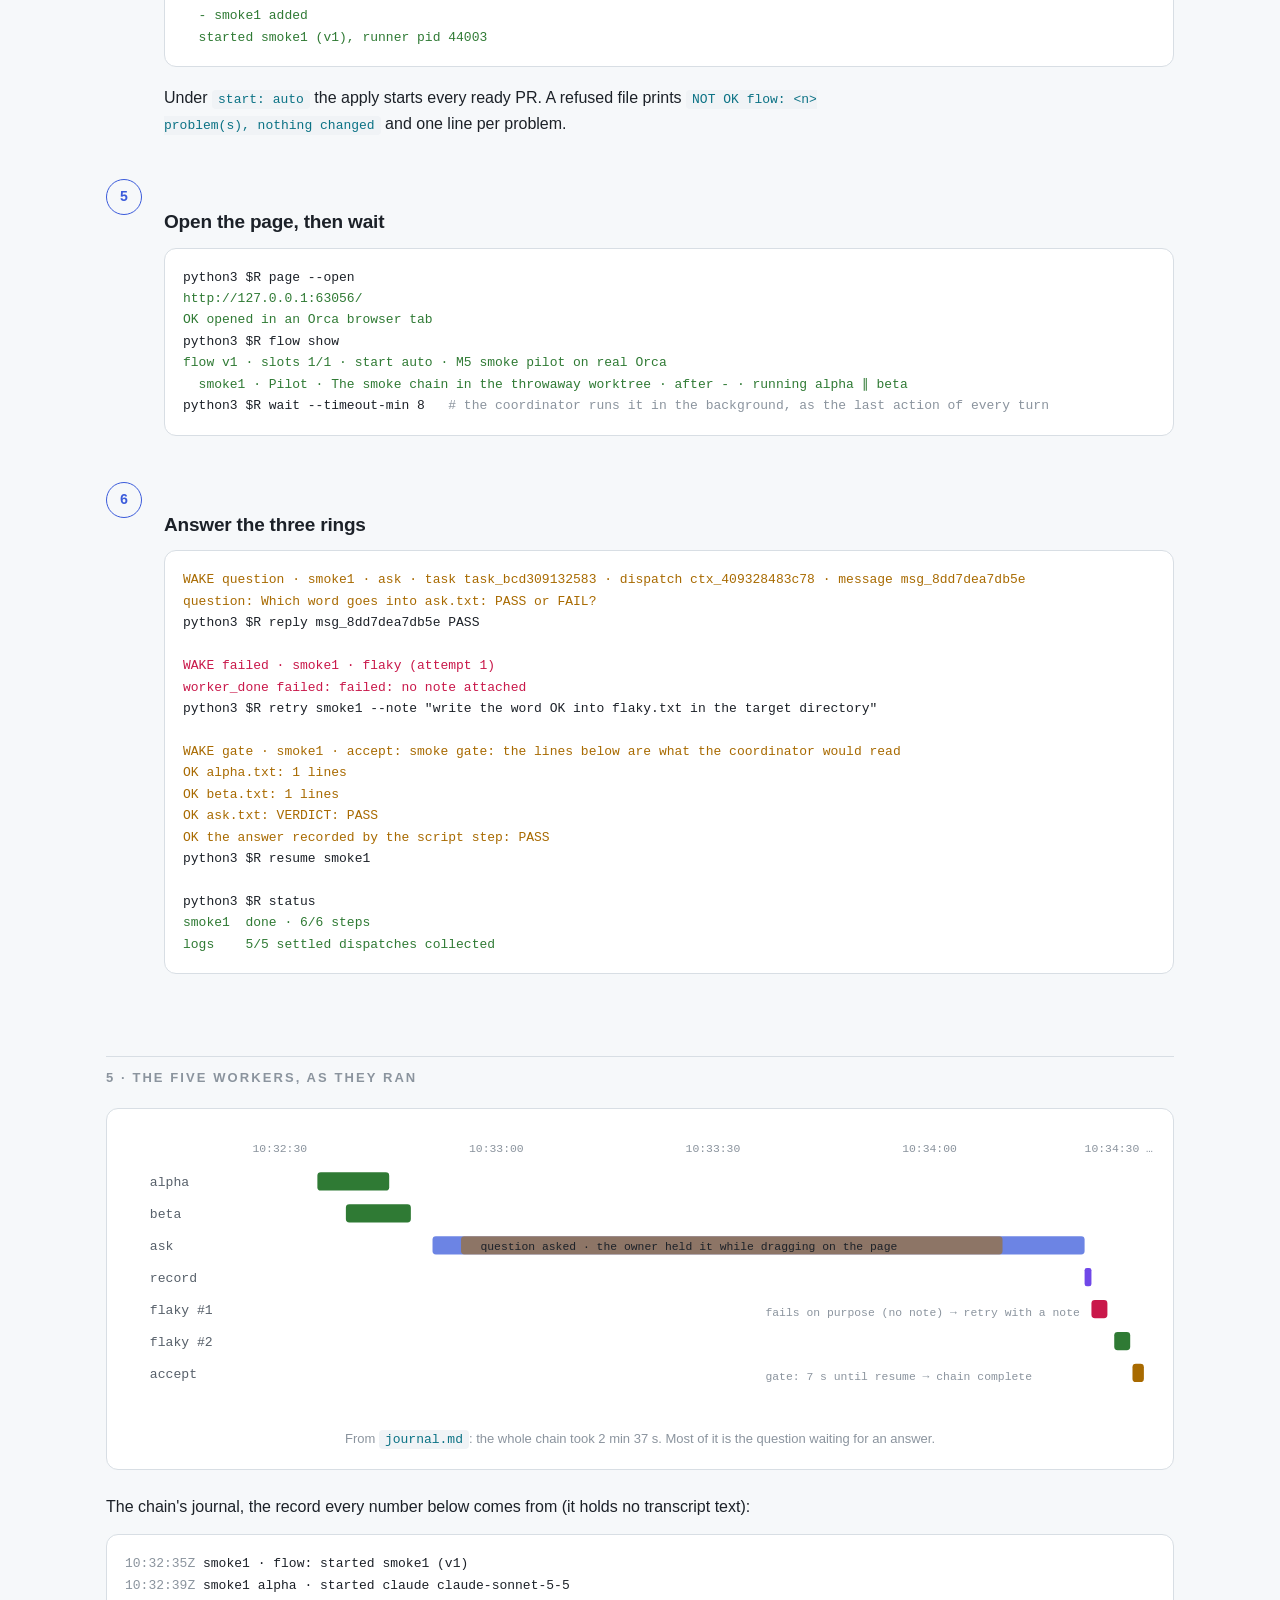
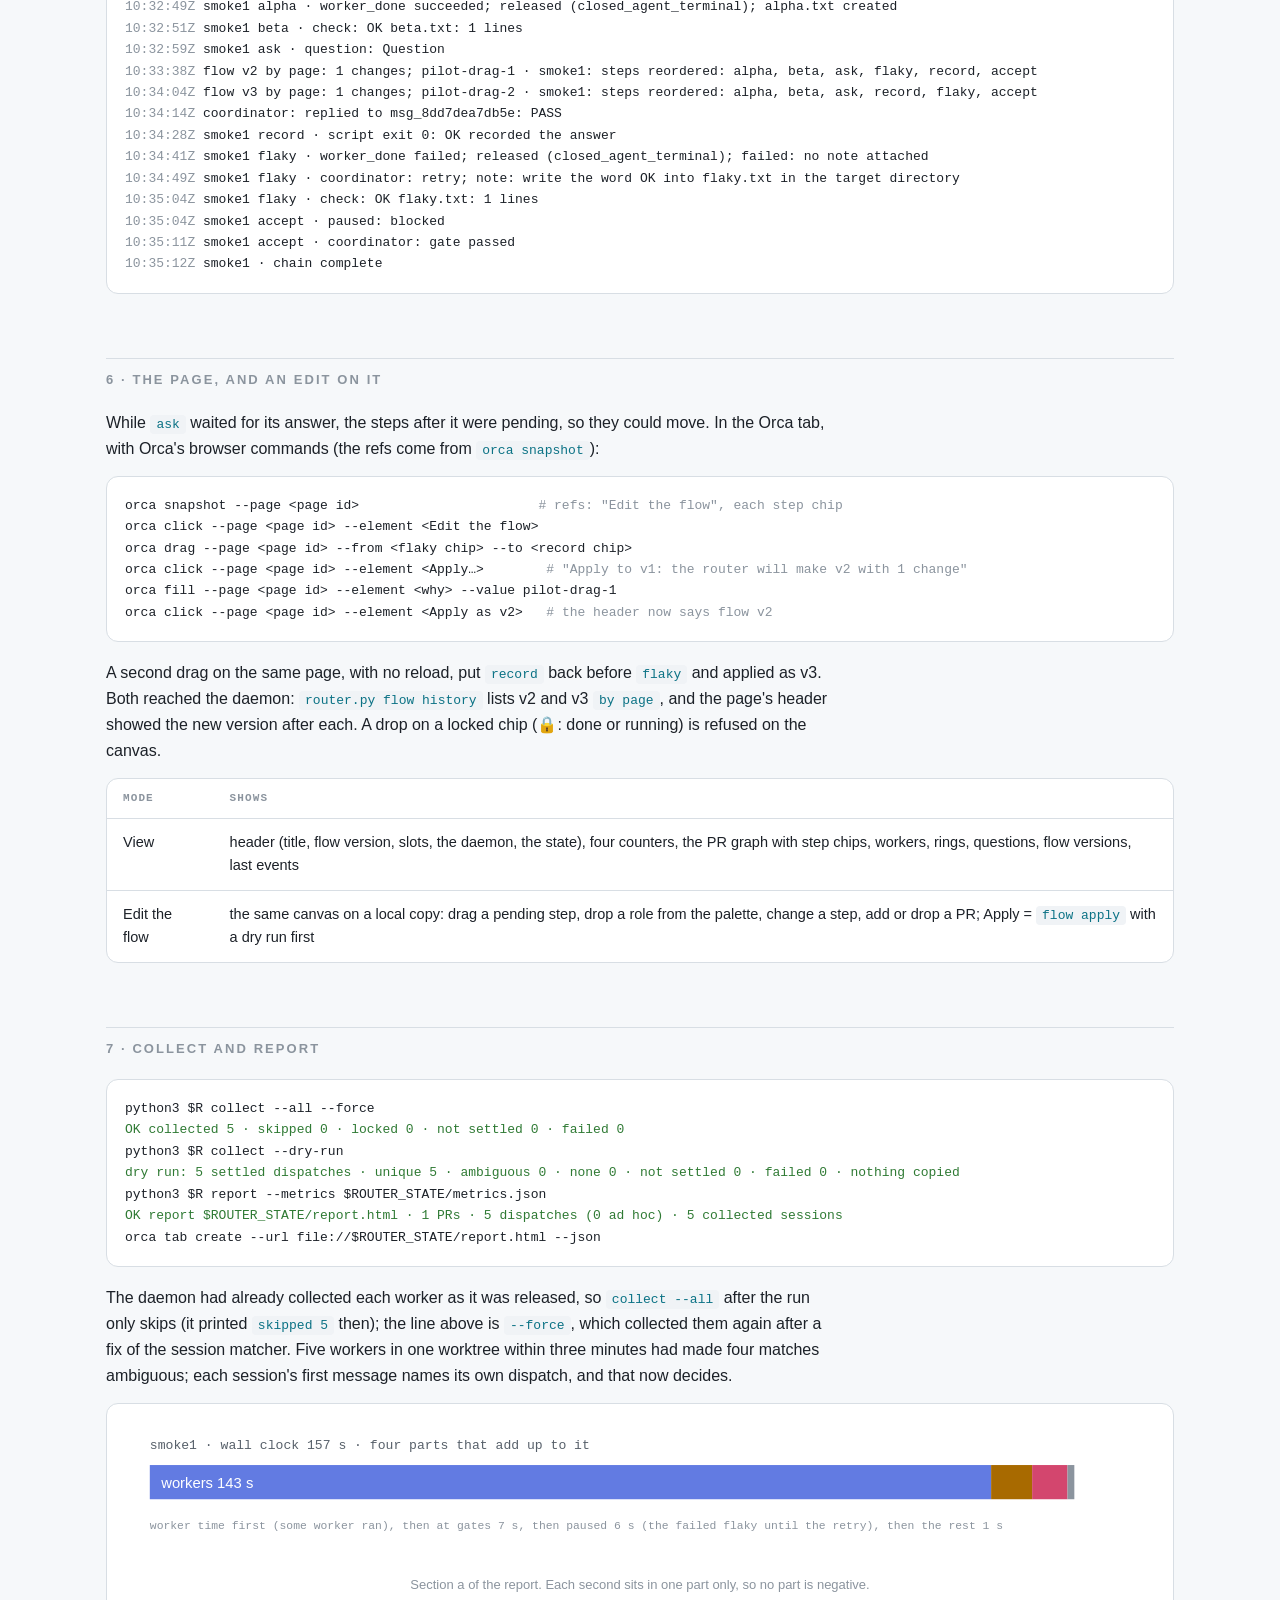
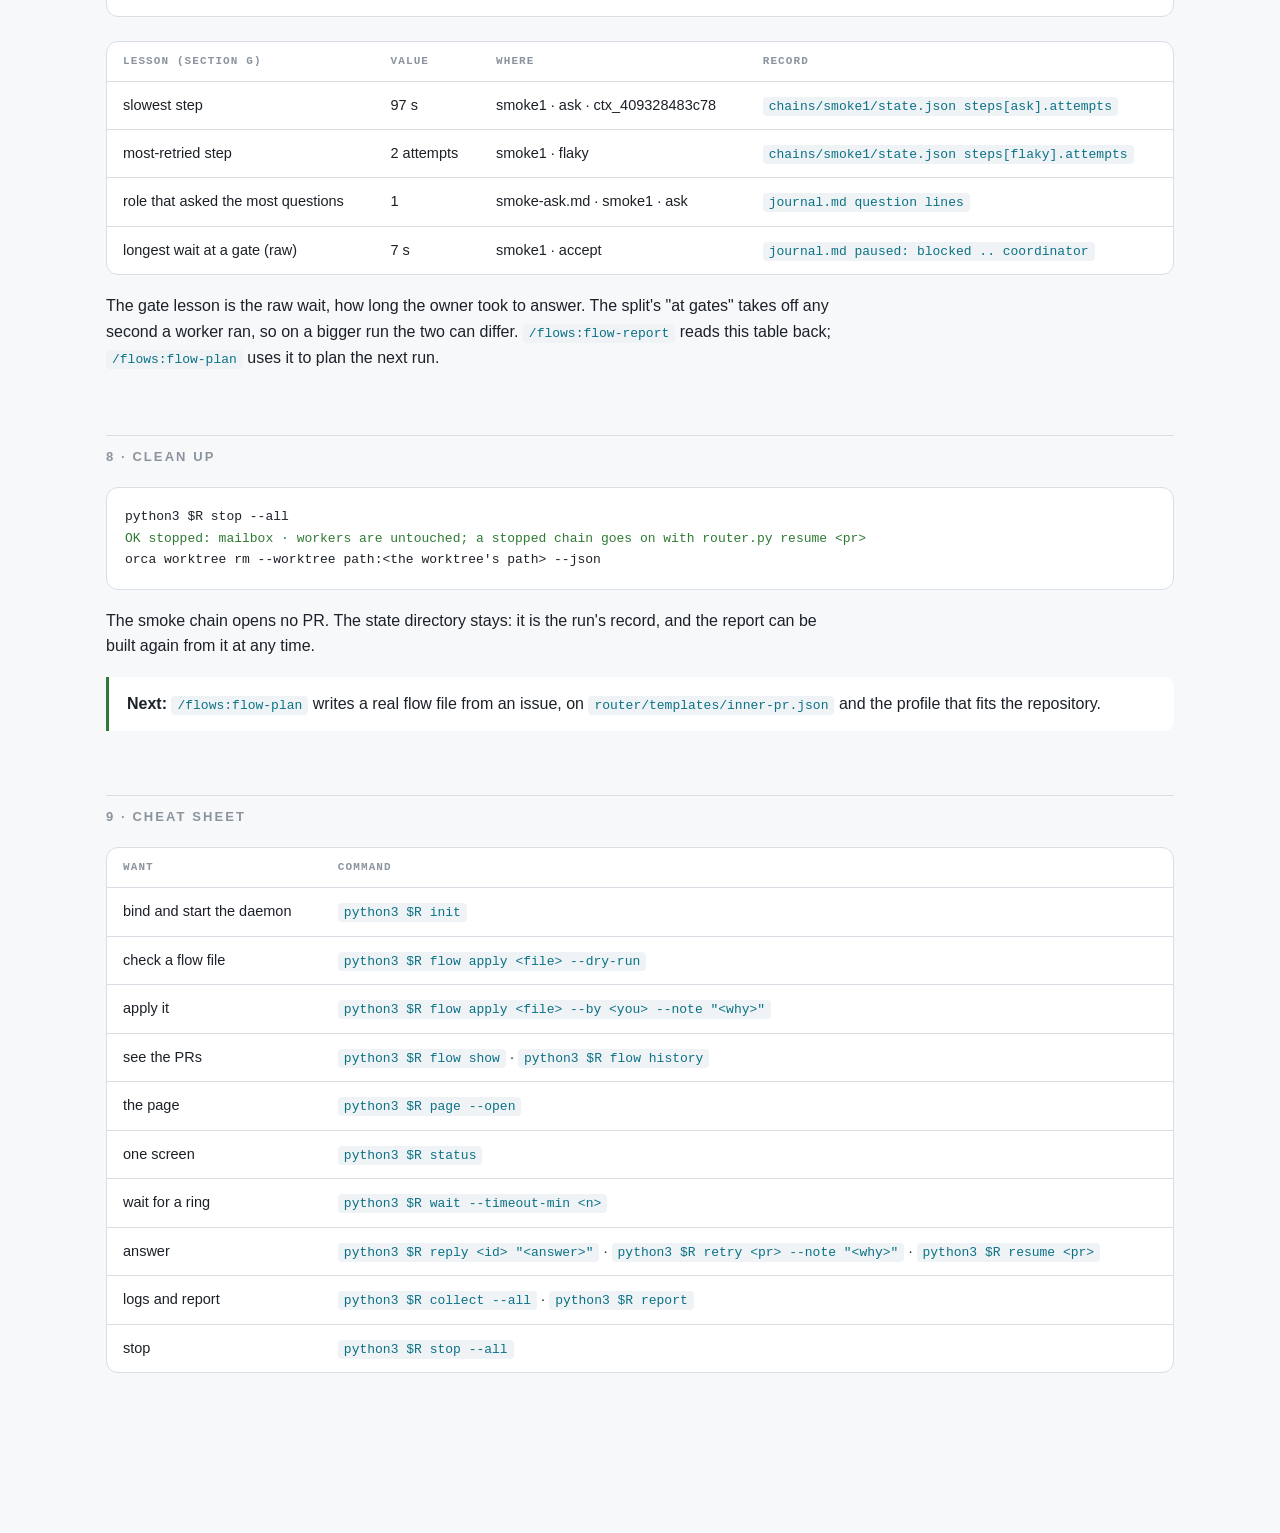
==== commit e891e70a: "fix(flows): every command on the getting-started page is one the pilot ran, and a test holds it The " ====
--- a/plugins/flows/docs/FLOWS_GETTING_STARTED.html
+++ b/plugins/flows/docs/FLOWS_GETTING_STARTED.html
@@ -71,8 +71,8 @@
   <div class="kicker">flows · getting started</div>
   <h1>Your first flow: the smoke chain on real Orca</h1>
   <p class="sub">One PR, five Sonnet workers, a question, a failure and its retry, a script step and a gate, in about
-  three minutes. Every command below was run on real Orca (1.4.223) on 2026-10-09; the outputs are what it printed,
-  with this machine's paths replaced by variables. <code>FLOWS.md</code> next to this page is the reference.</p>
+  three minutes. Every command below but the plugin install line was run on real Orca (1.4.223) on 2026-10-09; the
+  outputs are what it printed, with this machine's paths replaced by variables. <code>FLOWS.md</code> next to this page is the reference.</p>
 </header>
 
 <nav>
@@ -151,7 +151,7 @@
 <tr><td>Orca, with its CLI on the PATH</td><td><code>orca orchestration --help</code></td></tr>
 <tr><td>A terminal Orca started (it carries <code>ORCA_TERMINAL_HANDLE</code>)</td><td>run everything below from it</td></tr>
 <tr><td>Python 3.9+; nothing to install</td><td><code>python3 --version</code></td></tr>
-<tr><td>The plugin: from Claude Code, <code>/plugin install flows@dimakrest-context-engineering</code>, then <code>R=${CLAUDE_PLUGIN_ROOT}/router/router.py</code>; or a checkout of the repository</td><td>the pilot ran from a checkout: <code>R=plugins/flows/router/router.py</code></td></tr>
+<tr><td>The plugin: from Claude Code, <code>/plugin install flows@dimakrest-context-engineering</code> (the one command on this page not run in the pilot), then <code>R=${CLAUDE_PLUGIN_ROOT}/router/router.py</code>; or a checkout of the repository</td><td>the pilot ran from a checkout: <code>R=plugins/flows/router/router.py</code></td></tr>
 </table></div>
 <div class="callout"><strong>Bind a Run of your own.</strong> The mailbox daemon becomes the only consumer of the Run it is
 bound to. Never <code>init</code> in a terminal whose Run another coordinator reads.</div>
@@ -164,7 +164,7 @@
 <h3>The state directory and the Run</h3>
 <pre><code>export SCRATCH=$HOME/.cache/flows-pilot ROUTER_STATE=$HOME/.cache/flows-pilot/state
 mkdir -p $SCRATCH/out
-orca orchestration run-create --objective "flows smoke pilot" --json
+orca orchestration run-create --objective "flows M5 smoke pilot" --json
 python3 $R init
 <span class="c3">OK run run_1700985b87e4 · mailbox daemon pid 41608 · state $ROUTER_STATE</span></code></pre>
 </div></div>
@@ -197,7 +197,7 @@
 <span class="c3">OK flow v0 -> v1, dry run, nothing written: 2 changes
   - flow created: 1 PRs · slots 1 · start auto
   - smoke1 added</span>
-python3 $R flow apply $SCRATCH/flow.json --by me --note "the smoke pilot"
+python3 $R flow apply $SCRATCH/flow.json --by m5-worker --note "the M5 smoke pilot"
 <span class="c3">OK flow v1: 2 changes
   - flow created: 1 PRs · slots 1 · start auto
   - smoke1 added
@@ -214,7 +214,7 @@
 python3 $R flow show
 <span class="c3">flow v1 · slots 1/1 · start auto · M5 smoke pilot on real Orca
   smoke1 · Pilot · The smoke chain in the throwaway worktree · after - · running alpha ∥ beta</span>
-python3 $R wait          <span class="cf"># the coordinator runs it in the background, as the last action of every turn</span></code></pre>
+python3 $R wait --timeout-min 8   <span class="cf"># the coordinator runs it in the background, as the last action of every turn</span></code></pre>
 </div></div>
 
 <div class="step"><div class="num">6</div><div>
@@ -306,7 +306,7 @@
 <span class="c3">dry run: 5 settled dispatches · unique 5 · ambiguous 0 · none 0 · not settled 0 · failed 0 · nothing copied</span>
 python3 $R report --metrics $ROUTER_STATE/metrics.json
 <span class="c3">OK report $ROUTER_STATE/report.html · 1 PRs · 5 dispatches (0 ad hoc) · 5 collected sessions</span>
-orca tab create --url file://$ROUTER_STATE/report.html</code></pre>
+orca tab create --url file://$ROUTER_STATE/report.html --json</code></pre>
 <p>The daemon had already collected each worker as it was released, so <code>collect --all</code> after the run only
 skips (it printed <code>skipped 5</code> then); the line above is <code>--force</code>, which collected them again after a fix of the session matcher. Five workers in one worktree within three minutes had made four matches ambiguous; each session's
 first message names its own dispatch, and that now decides.</p>
@@ -355,8 +355,8 @@
 <tr><td>see the PRs</td><td><code>python3 $R flow show</code> · <code>python3 $R flow history</code></td></tr>
 <tr><td>the page</td><td><code>python3 $R page --open</code></td></tr>
 <tr><td>one screen</td><td><code>python3 $R status</code></td></tr>
-<tr><td>wait for a ring</td><td><code>python3 $R wait</code></td></tr>
-<tr><td>answer</td><td><code>python3 $R reply &lt;id&gt; "&lt;answer&gt;"</code> · <code>python3 $R retry &lt;pr&gt; --note "…"</code> · <code>python3 $R resume &lt;pr&gt;</code></td></tr>
+<tr><td>wait for a ring</td><td><code>python3 $R wait --timeout-min &lt;n&gt;</code></td></tr>
+<tr><td>answer</td><td><code>python3 $R reply &lt;id&gt; "&lt;answer&gt;"</code> · <code>python3 $R retry &lt;pr&gt; --note "&lt;why&gt;"</code> · <code>python3 $R resume &lt;pr&gt;</code></td></tr>
 <tr><td>logs and report</td><td><code>python3 $R collect --all</code> · <code>python3 $R report</code></td></tr>
 <tr><td>stop</td><td><code>python3 $R stop --all</code></td></tr>
 </table></div>
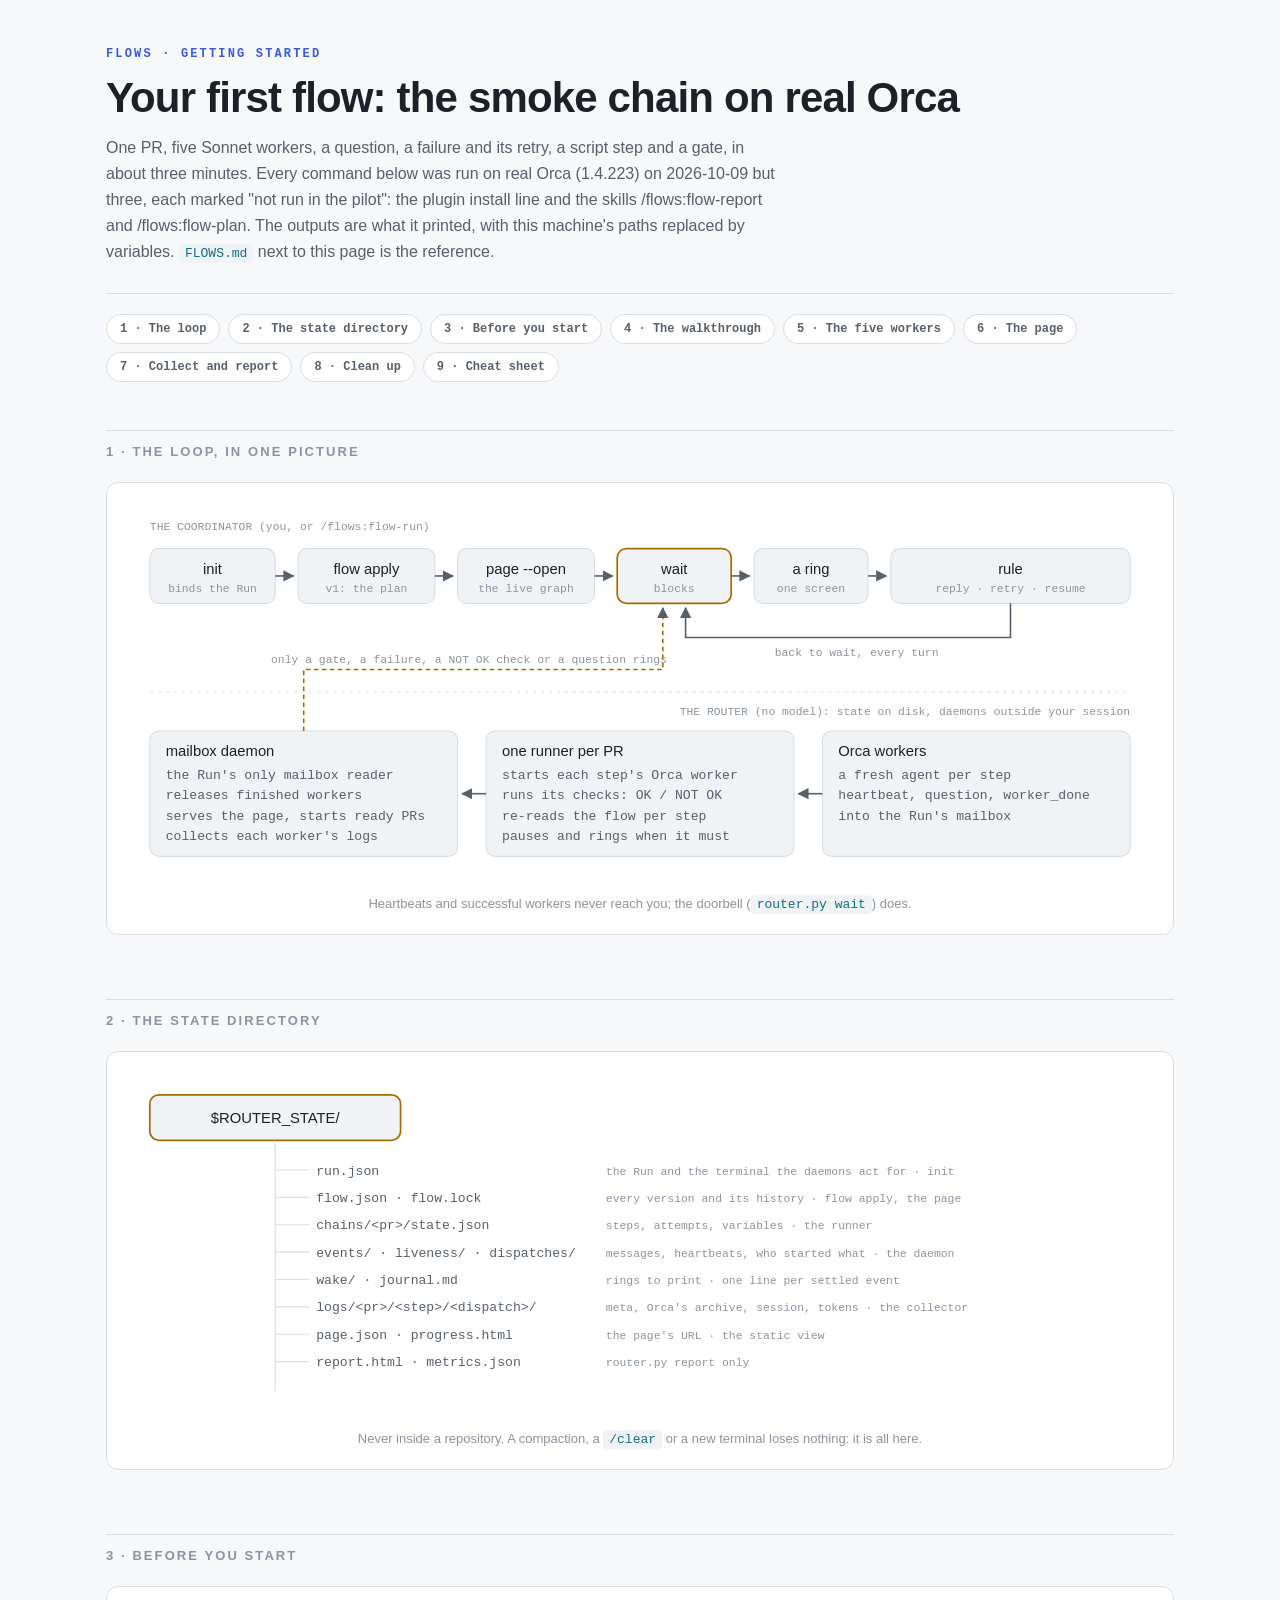
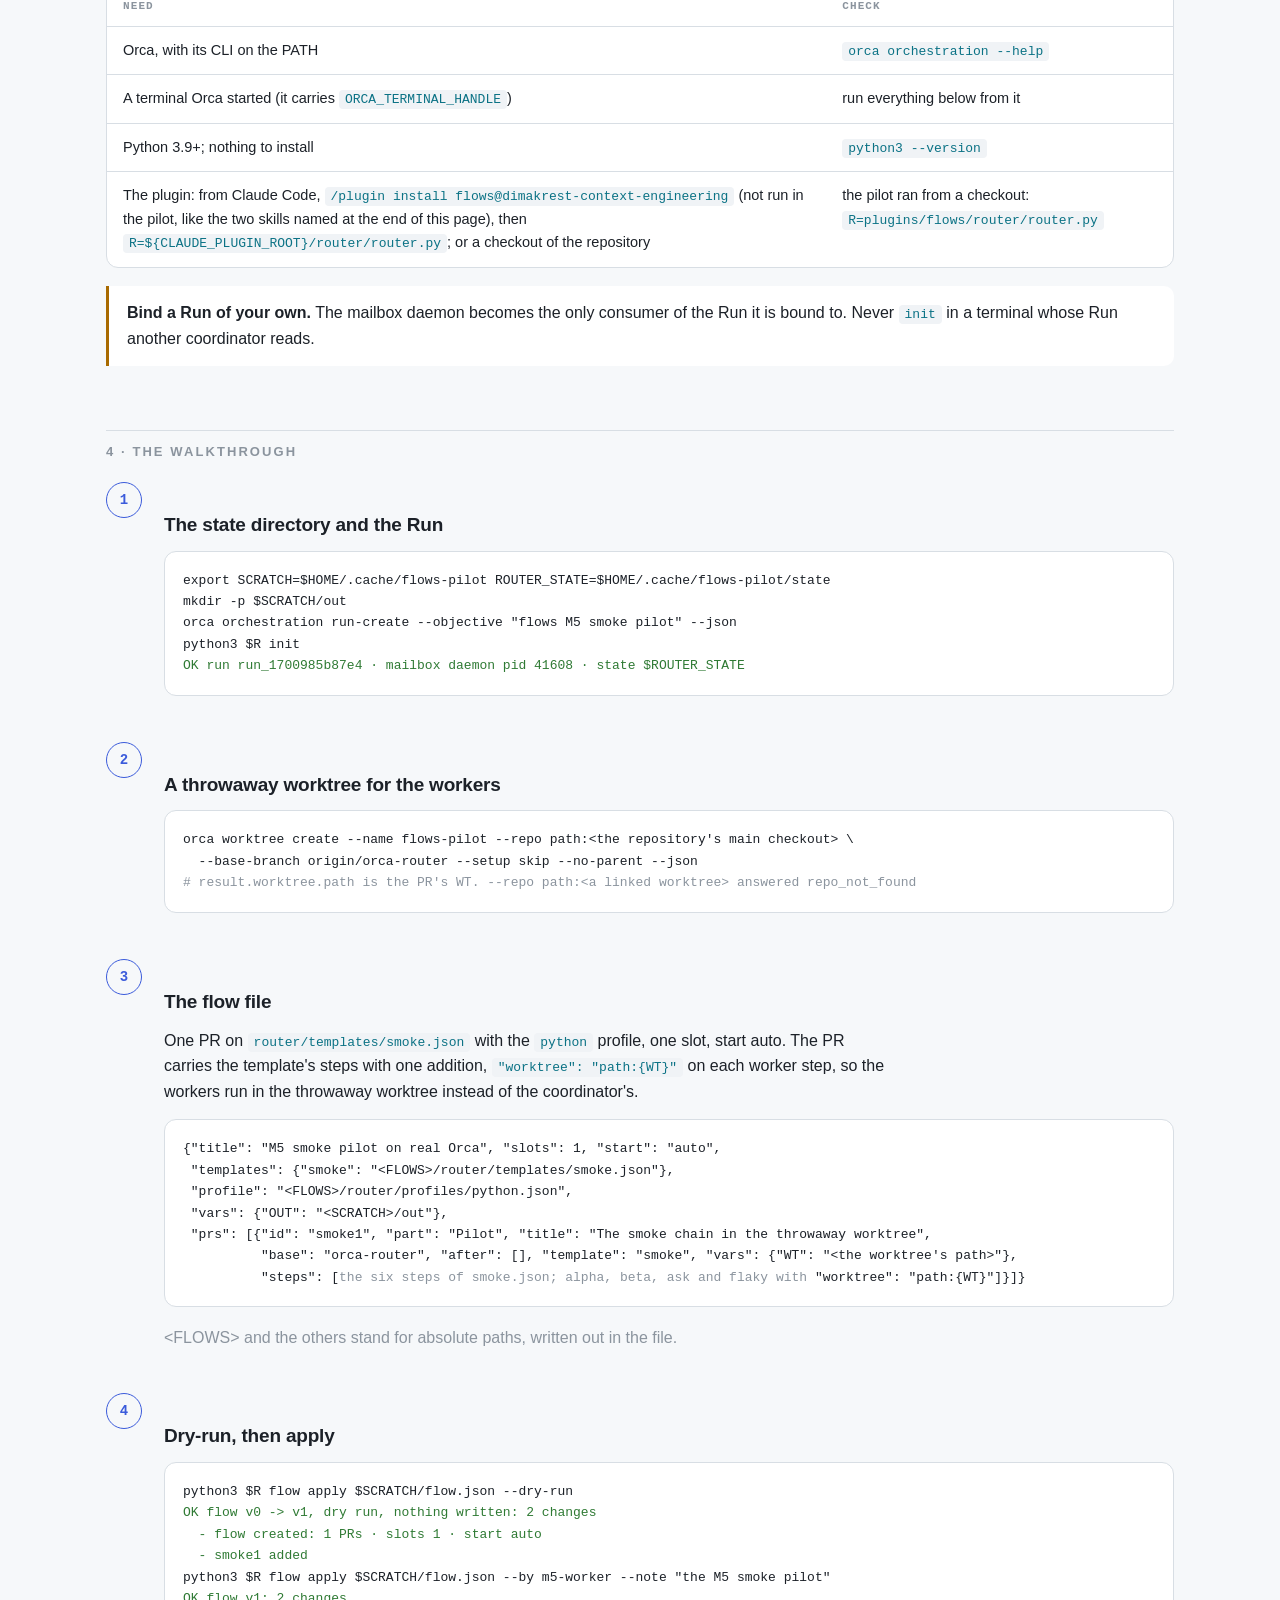
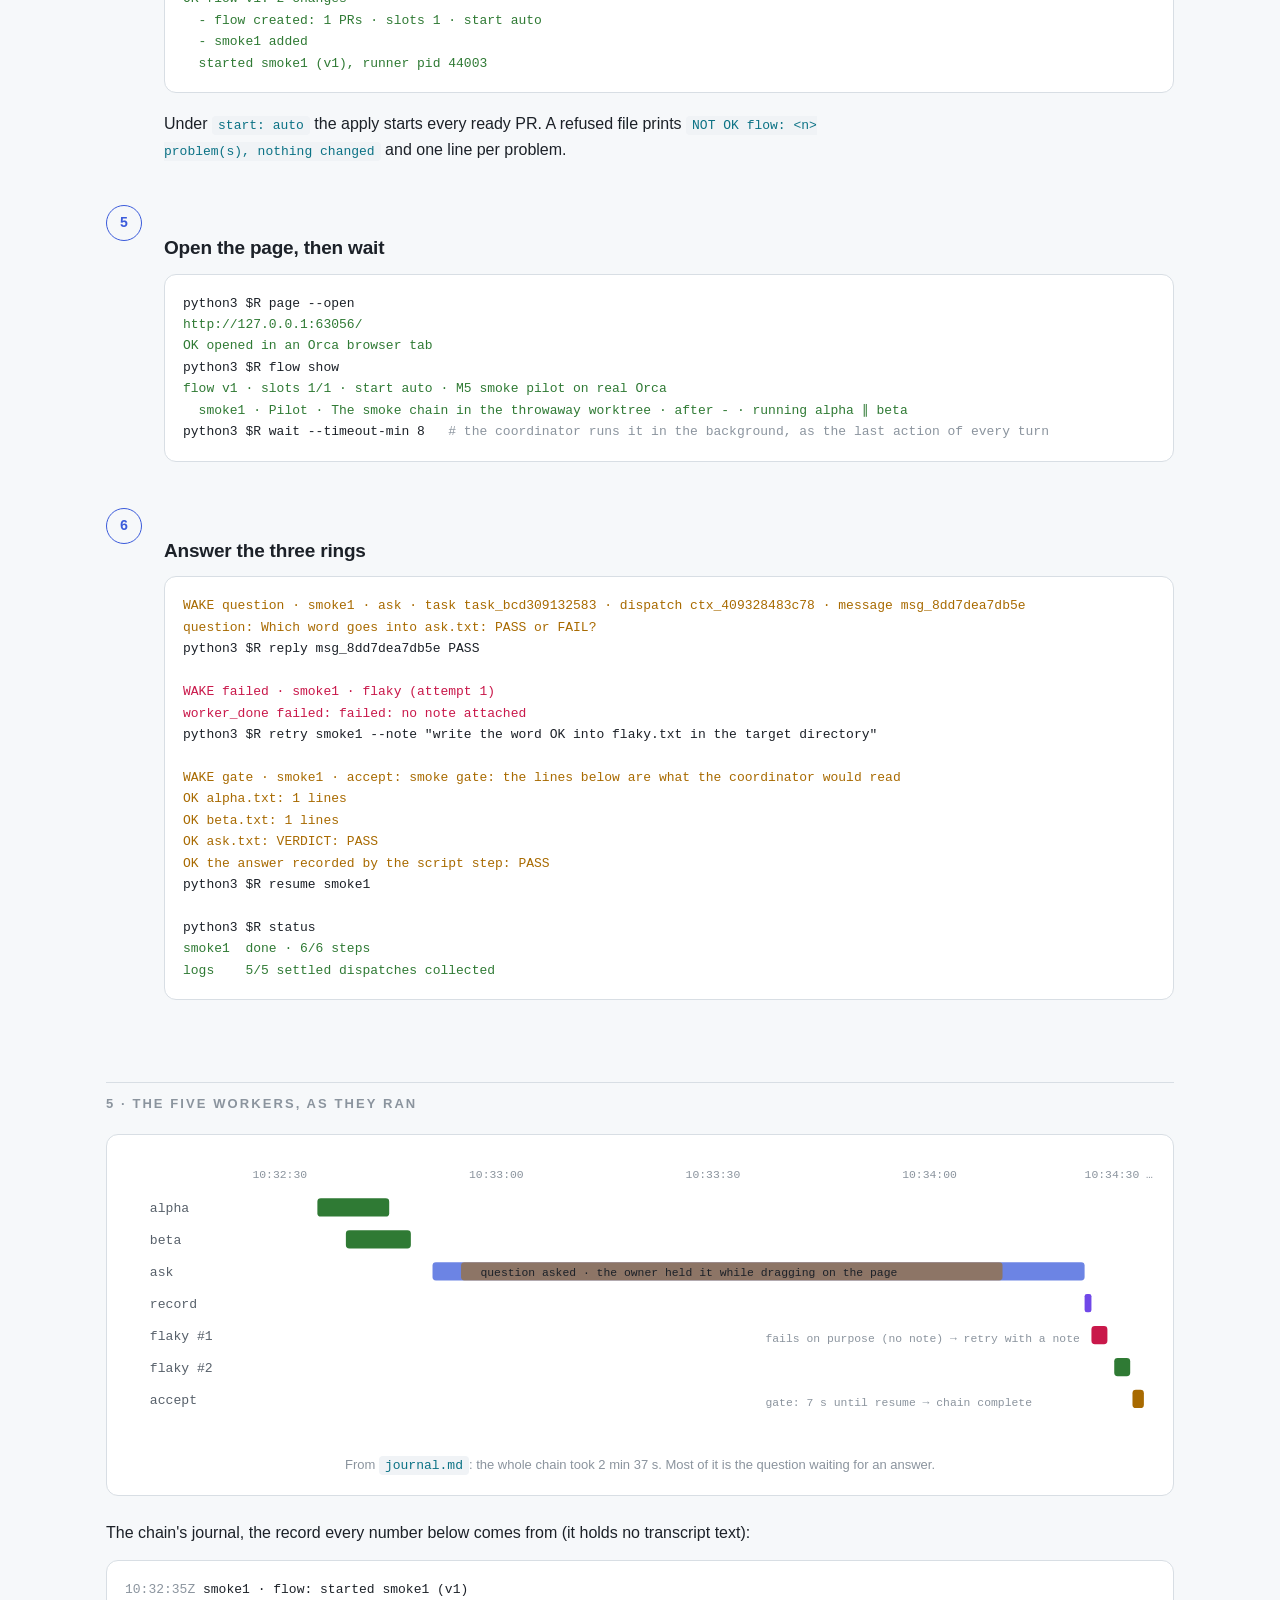
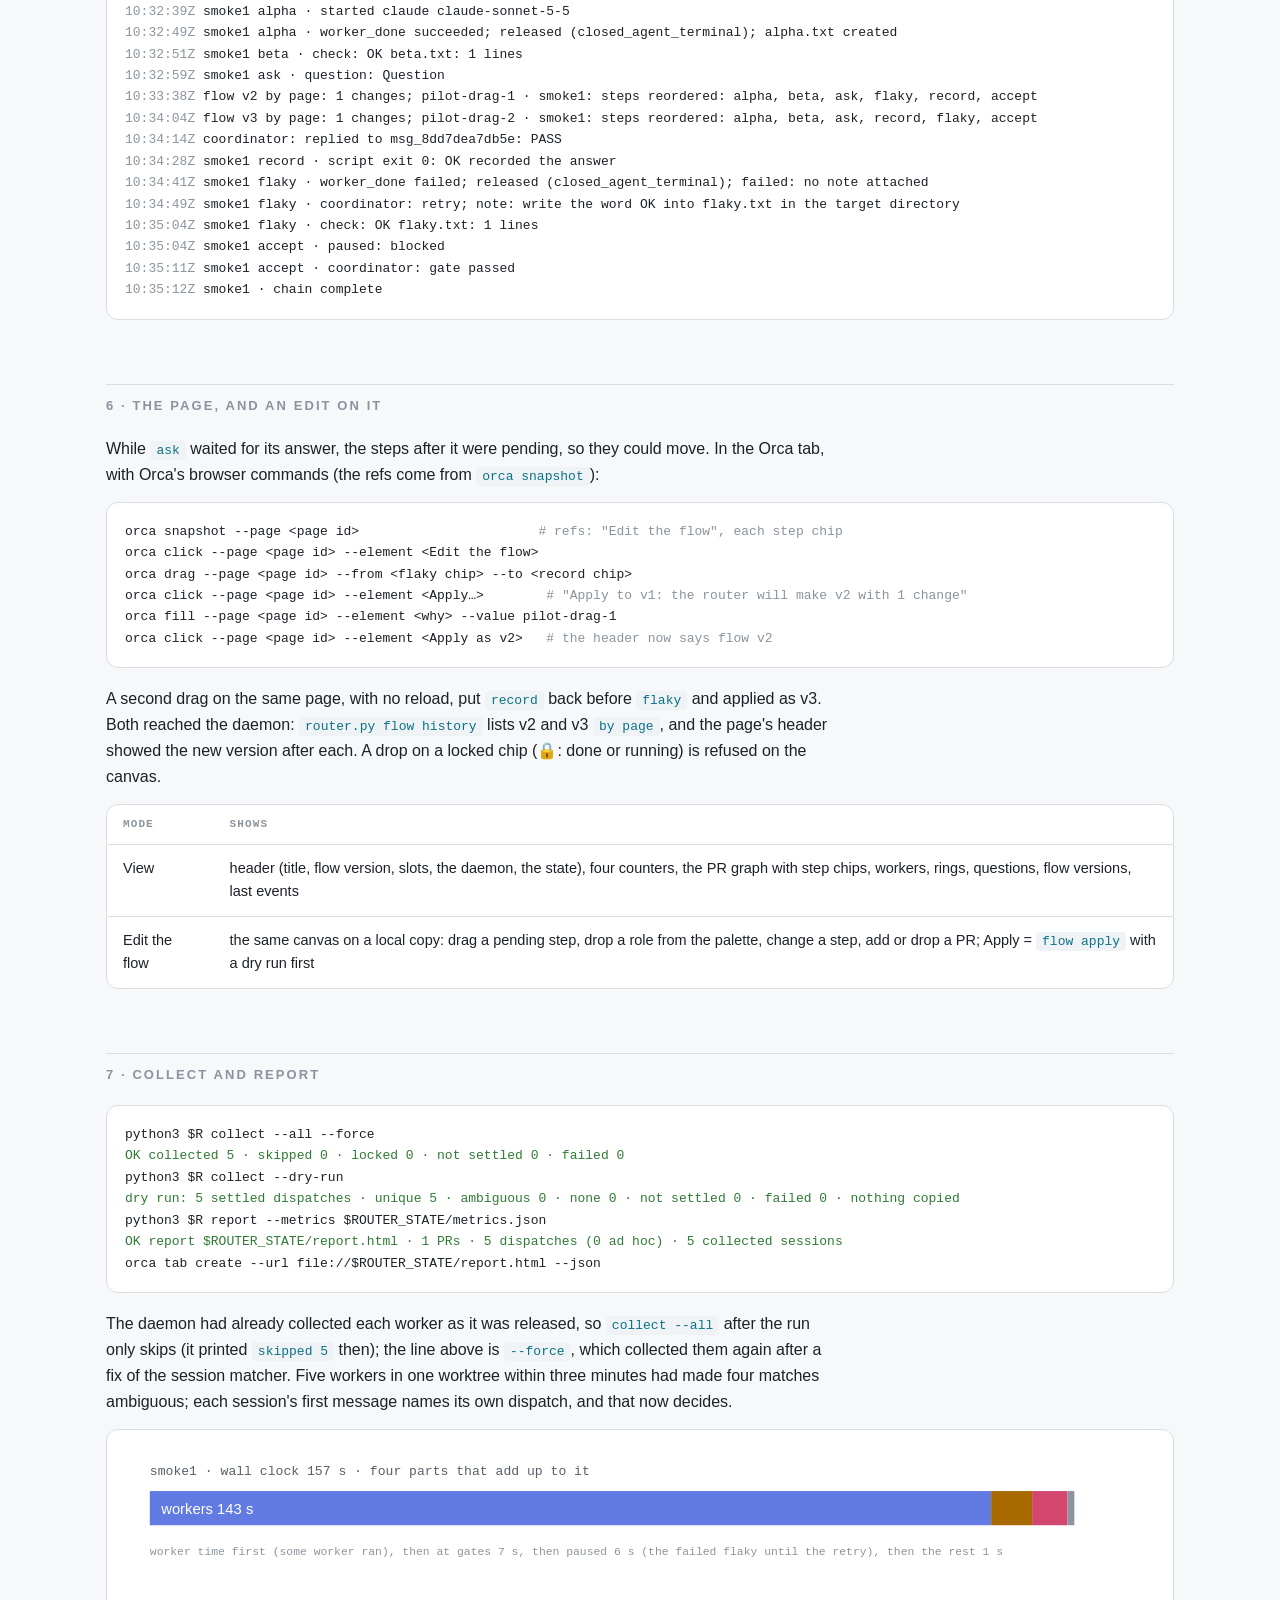
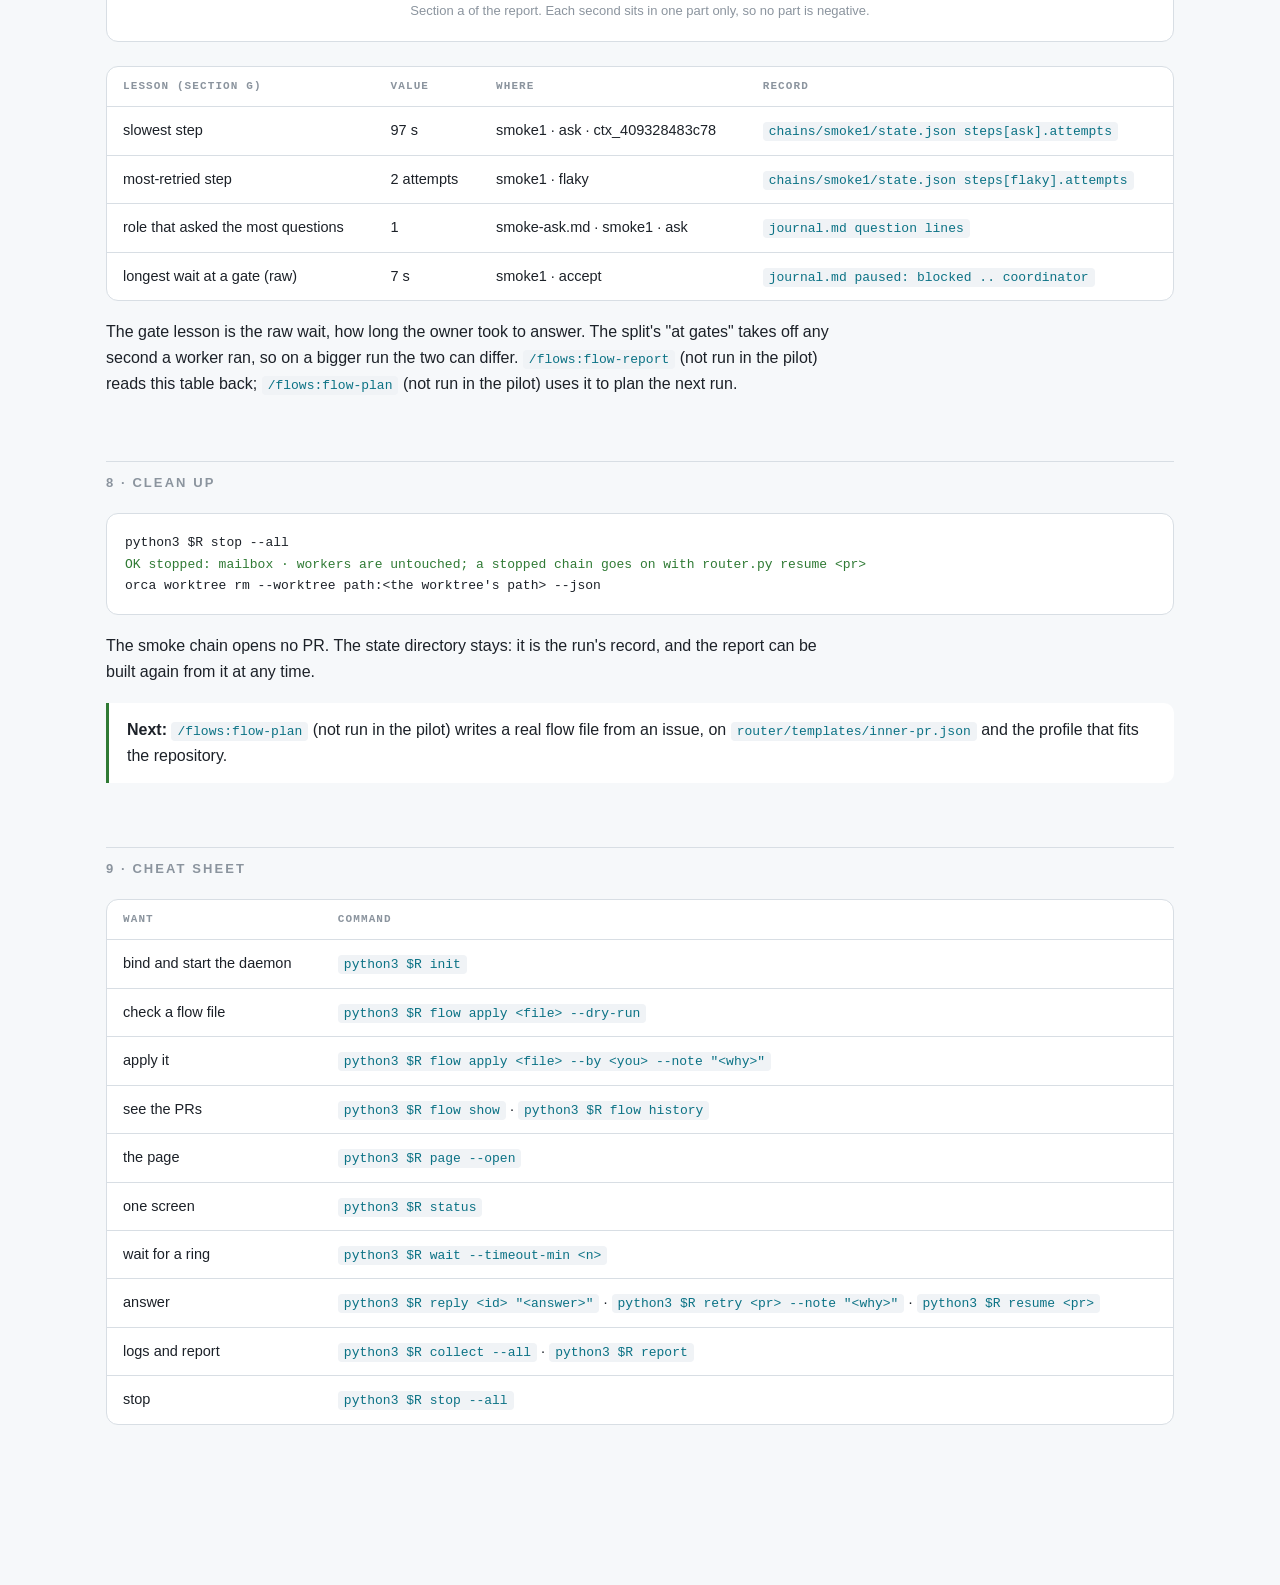
==== commit c93b177a: "fix(flows): the getting-started page marks the two skills it names as not run in the pilot The page " ====
--- a/plugins/flows/docs/FLOWS_GETTING_STARTED.html
+++ b/plugins/flows/docs/FLOWS_GETTING_STARTED.html
@@ -71,8 +71,9 @@
   <div class="kicker">flows · getting started</div>
   <h1>Your first flow: the smoke chain on real Orca</h1>
   <p class="sub">One PR, five Sonnet workers, a question, a failure and its retry, a script step and a gate, in about
-  three minutes. Every command below but the plugin install line was run on real Orca (1.4.223) on 2026-10-09; the
-  outputs are what it printed, with this machine's paths replaced by variables. <code>FLOWS.md</code> next to this page is the reference.</p>
+  three minutes. Every command below was run on real Orca (1.4.223) on 2026-10-09 but three, each marked "not run in
+  the pilot": the plugin install line and the skills /flows:flow-report and /flows:flow-plan. The outputs are what
+  it printed, with this machine's paths replaced by variables. <code>FLOWS.md</code> next to this page is the reference.</p>
 </header>
 
 <nav>
@@ -151,7 +152,7 @@
 <tr><td>Orca, with its CLI on the PATH</td><td><code>orca orchestration --help</code></td></tr>
 <tr><td>A terminal Orca started (it carries <code>ORCA_TERMINAL_HANDLE</code>)</td><td>run everything below from it</td></tr>
 <tr><td>Python 3.9+; nothing to install</td><td><code>python3 --version</code></td></tr>
-<tr><td>The plugin: from Claude Code, <code>/plugin install flows@dimakrest-context-engineering</code> (the one command on this page not run in the pilot), then <code>R=${CLAUDE_PLUGIN_ROOT}/router/router.py</code>; or a checkout of the repository</td><td>the pilot ran from a checkout: <code>R=plugins/flows/router/router.py</code></td></tr>
+<tr><td>The plugin: from Claude Code, <code>/plugin install flows@dimakrest-context-engineering</code> (not run in the pilot, like the two skills named at the end of this page), then <code>R=${CLAUDE_PLUGIN_ROOT}/router/router.py</code>; or a checkout of the repository</td><td>the pilot ran from a checkout: <code>R=plugins/flows/router/router.py</code></td></tr>
 </table></div>
 <div class="callout"><strong>Bind a Run of your own.</strong> The mailbox daemon becomes the only consumer of the Run it is
 bound to. Never <code>init</code> in a terminal whose Run another coordinator reads.</div>
@@ -330,8 +331,8 @@
 <tr><td>longest wait at a gate (raw)</td><td>7 s</td><td>smoke1 · accept</td><td><code>journal.md paused: blocked .. coordinator</code></td></tr>
 </table></div>
 <p>The gate lesson is the raw wait, how long the owner took to answer. The split's "at gates" takes off any second a
-worker ran, so on a bigger run the two can differ. <code>/flows:flow-report</code> reads this table back;
-<code>/flows:flow-plan</code> uses it to plan the next run.</p>
+worker ran, so on a bigger run the two can differ. <code>/flows:flow-report</code> (not run in the pilot) reads this
+table back; <code>/flows:flow-plan</code> (not run in the pilot) uses it to plan the next run.</p>
 </section>
 
 <section id="cleanup">
@@ -341,8 +342,8 @@
 orca worktree rm --worktree path:&lt;the worktree's path&gt; --json</code></pre>
 <p>The smoke chain opens no PR. The state directory stays: it is the run's record, and the report can be built
 again from it at any time.</p>
-<div class="callout ok"><strong>Next:</strong> <code>/flows:flow-plan</code> writes a real flow file from an issue, on
-<code>router/templates/inner-pr.json</code> and the profile that fits the repository.</div>
+<div class="callout ok"><strong>Next:</strong> <code>/flows:flow-plan</code> (not run in the pilot) writes a real flow
+file from an issue, on <code>router/templates/inner-pr.json</code> and the profile that fits the repository.</div>
 </section>
 
 <section id="cheat">
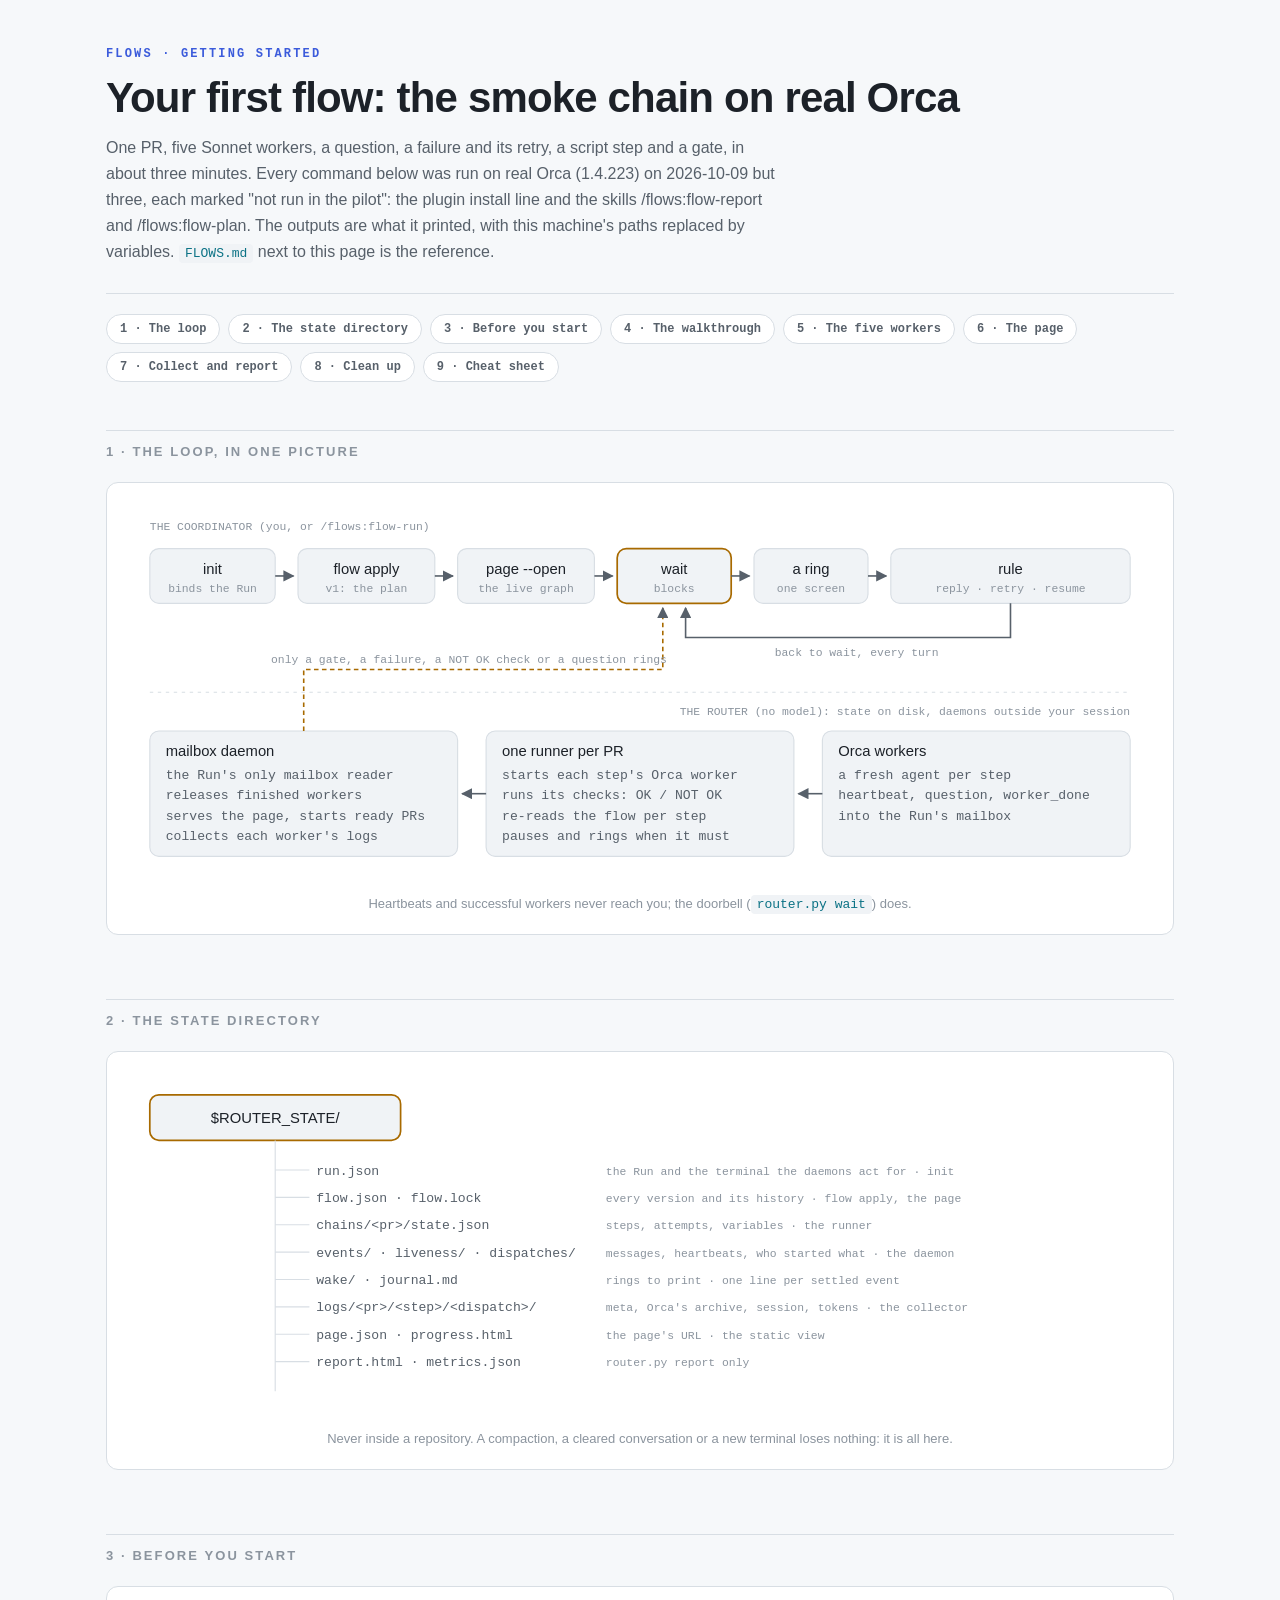
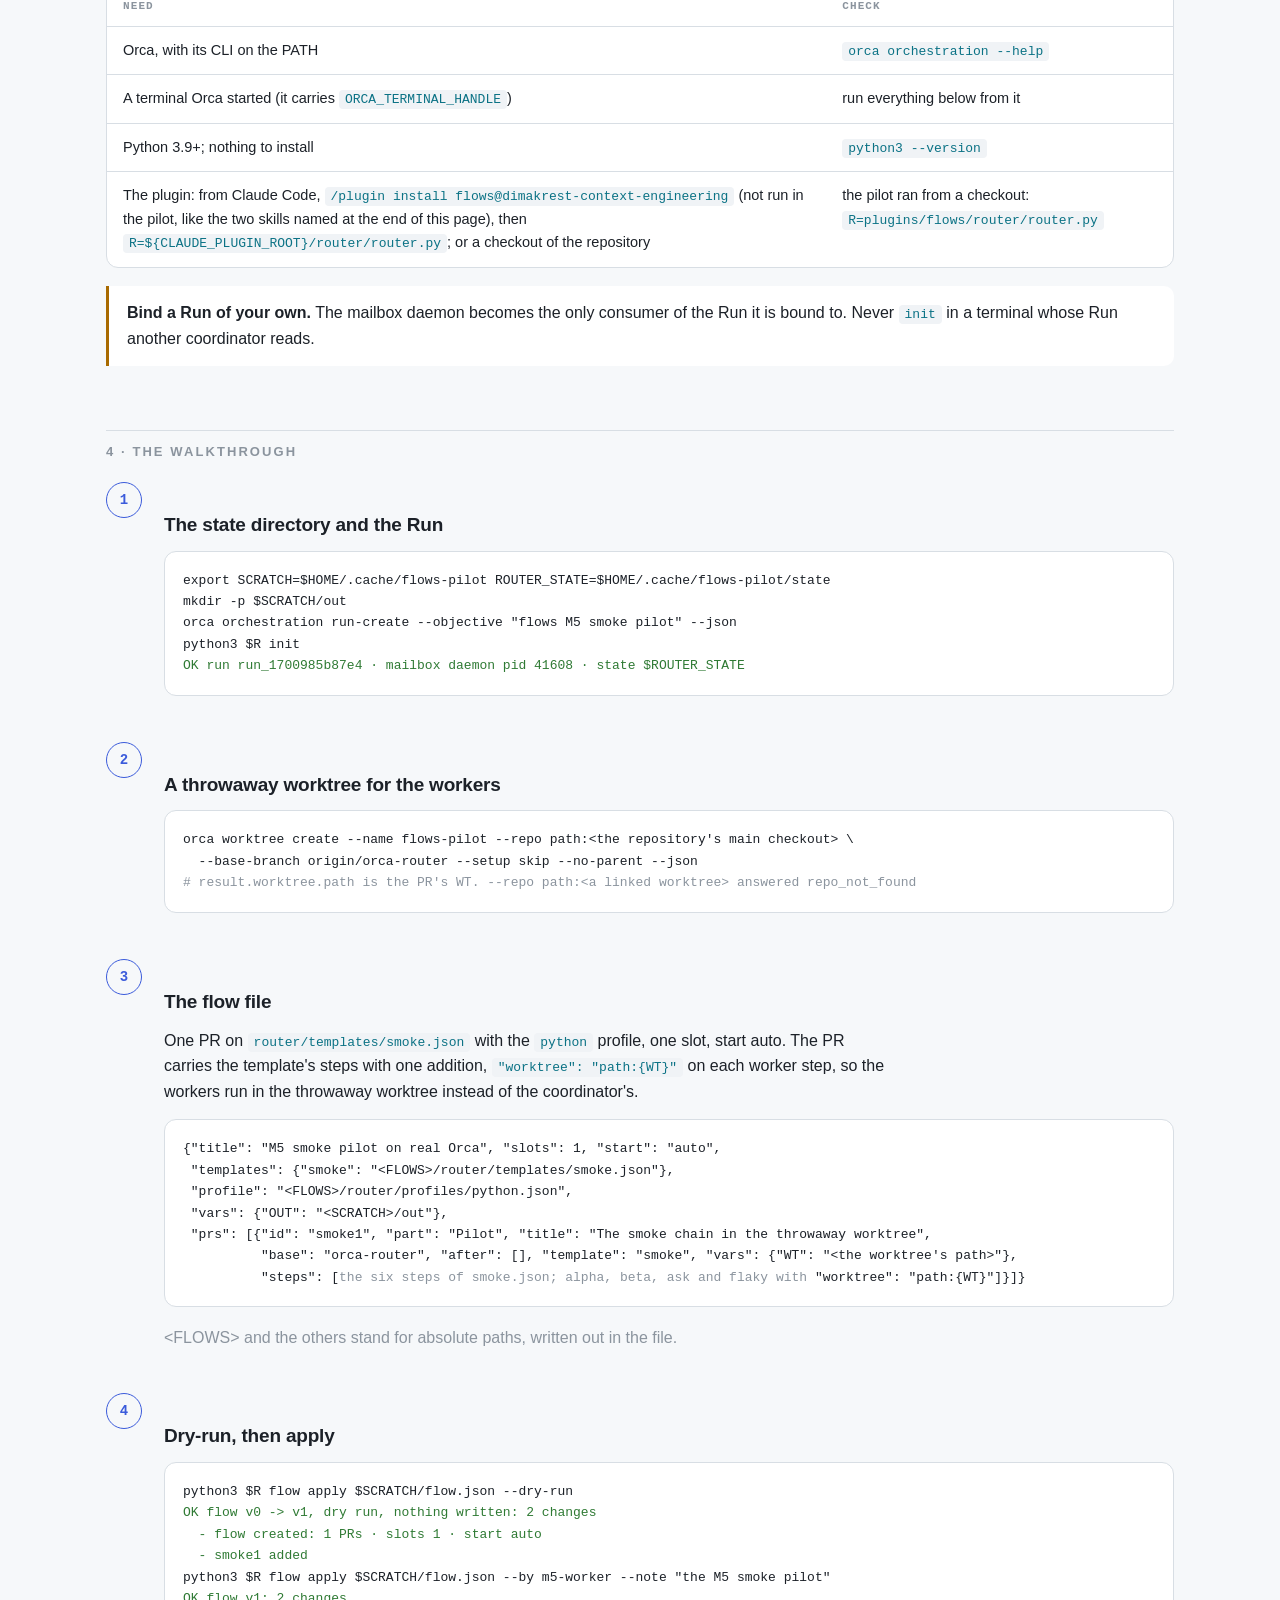
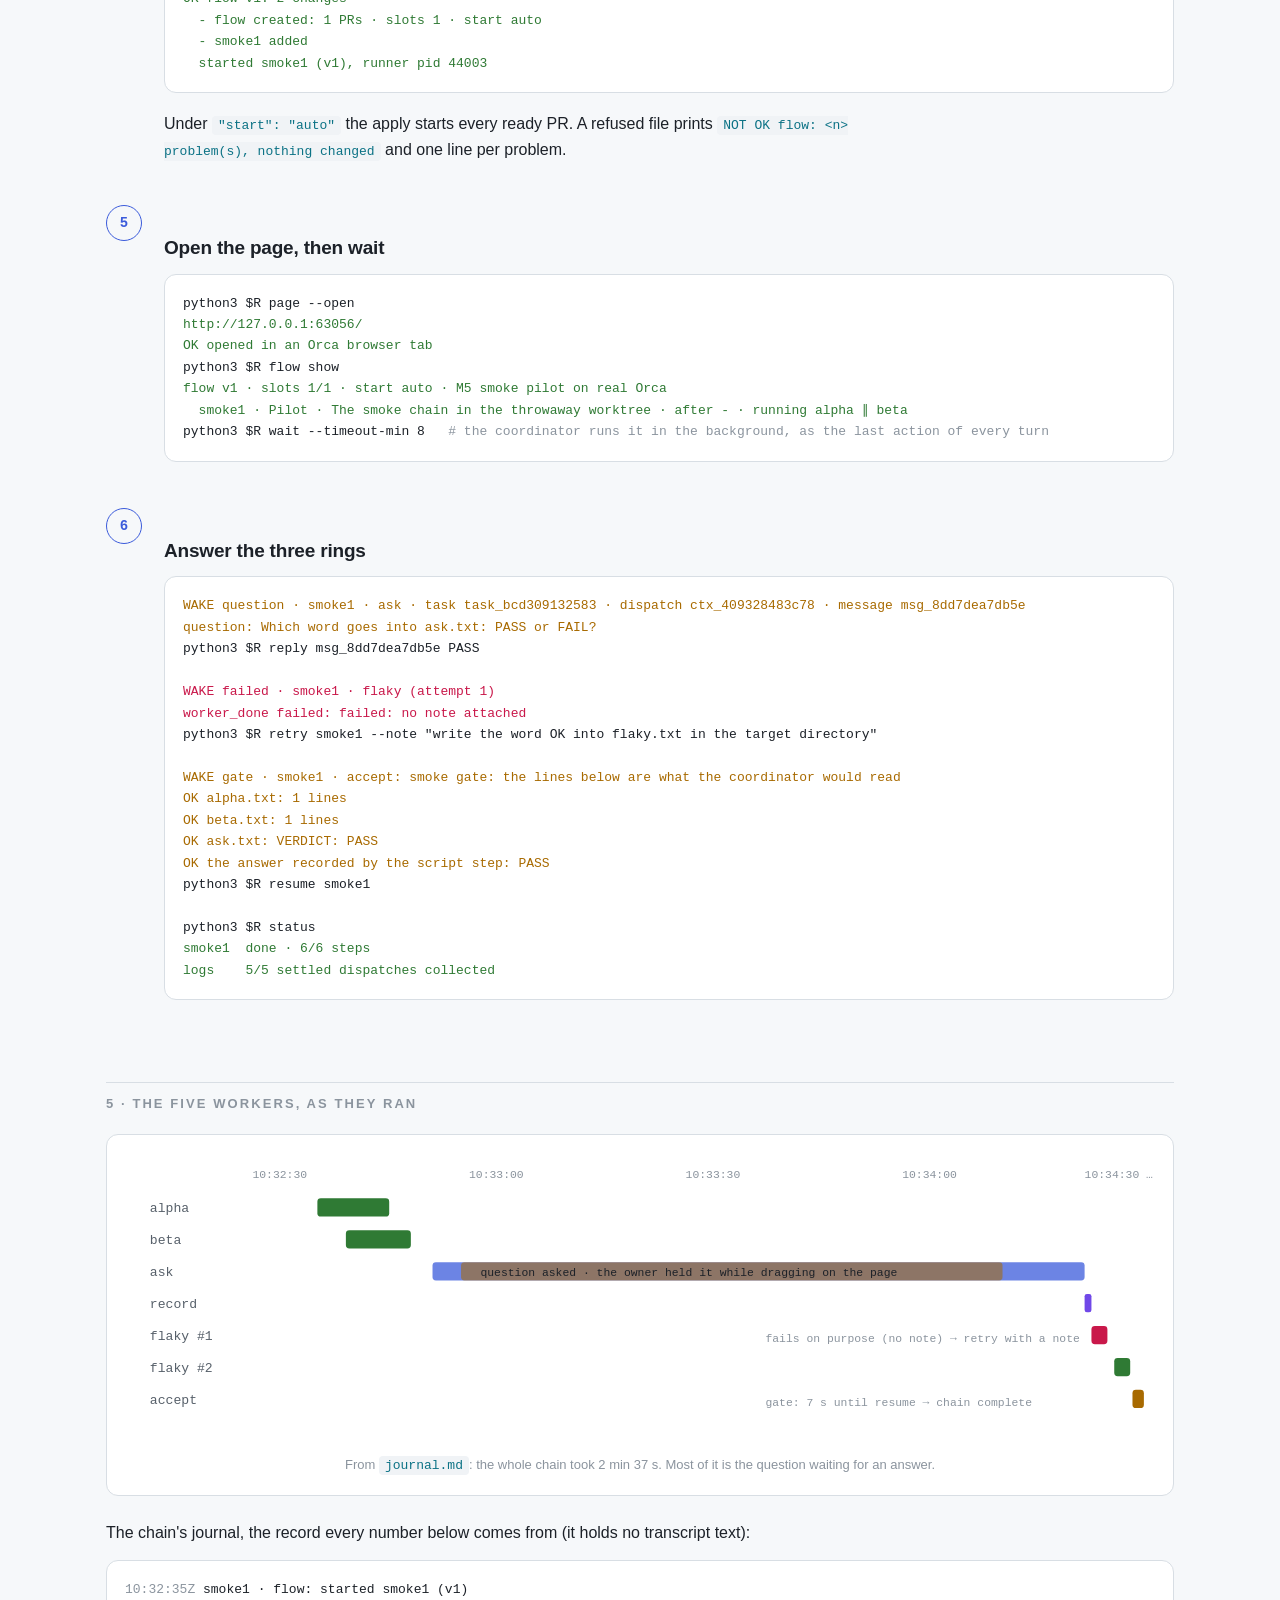
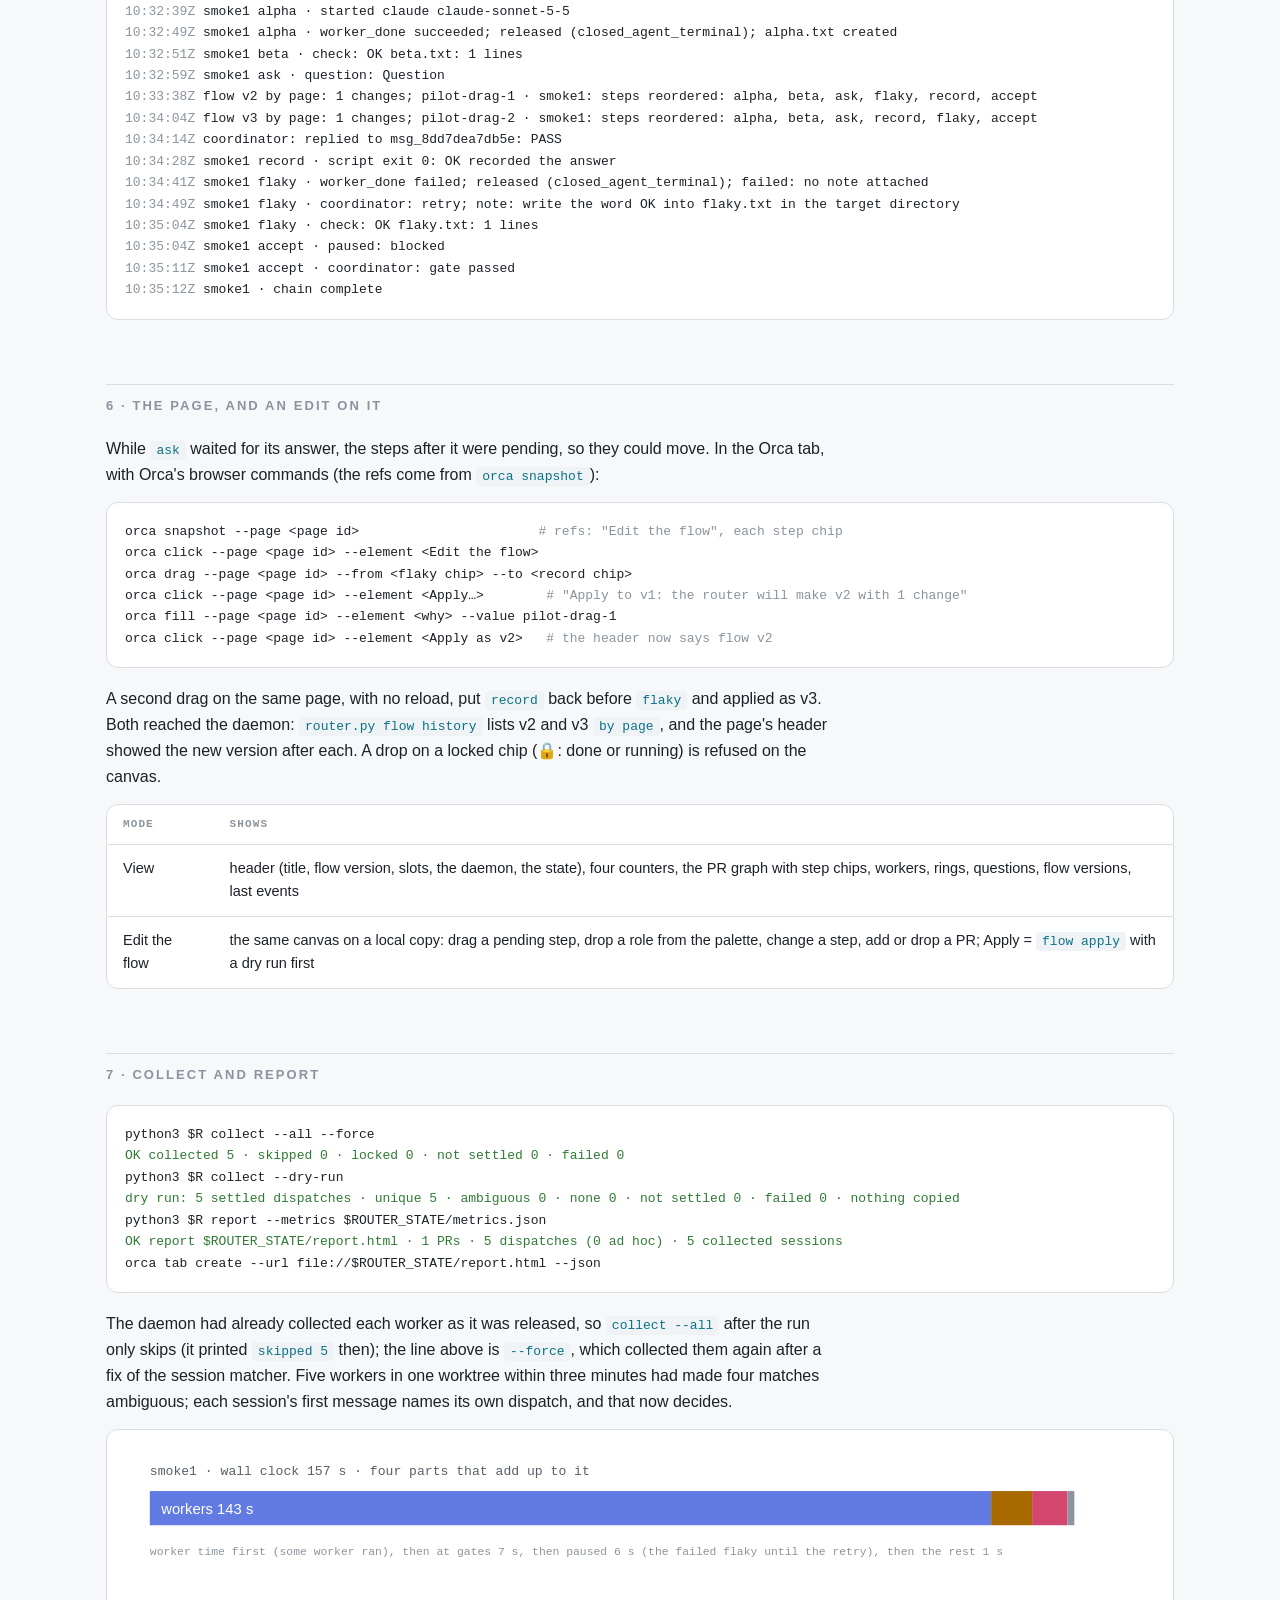
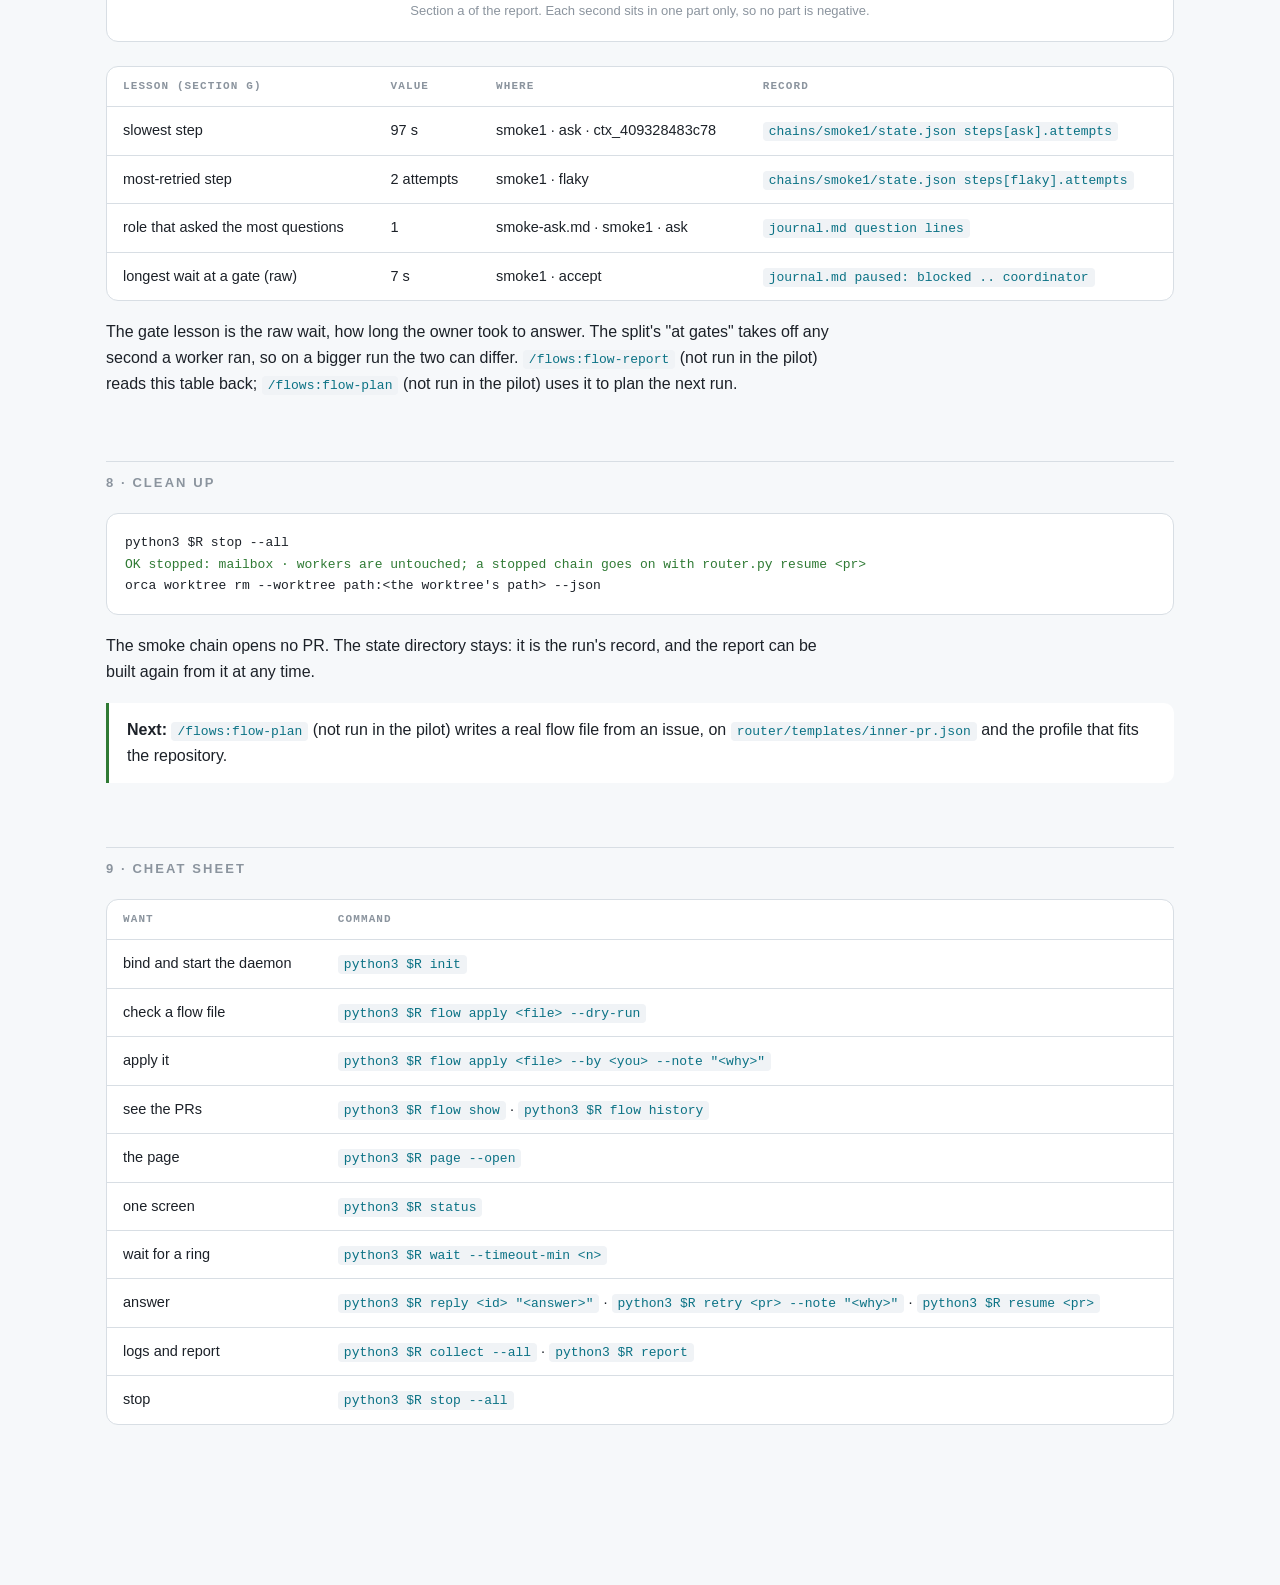
==== commit cfa1f98e: "test(flows): the page-command check reads every <code> and every <pre> line, whatever the program Th" ====
--- a/plugins/flows/docs/FLOWS_GETTING_STARTED.html
+++ b/plugins/flows/docs/FLOWS_GETTING_STARTED.html
@@ -141,7 +141,7 @@
     <path d="M130 254 H160" stroke="var(--line)"/><text x="166" y="258">report.html · metrics.json</text><text x="420" y="258" class="x">router.py report only</text>
   </g>
 </svg>
-<figcaption>Never inside a repository. A compaction, a <code>/clear</code> or a new terminal loses nothing: it is all here.</figcaption>
+<figcaption>Never inside a repository. A compaction, a cleared conversation or a new terminal loses nothing: it is all here.</figcaption>
 </figure>
 </section>
 
@@ -203,8 +203,8 @@
   - flow created: 1 PRs · slots 1 · start auto
   - smoke1 added
   started smoke1 (v1), runner pid 44003</span></code></pre>
-<p>Under <code>start: auto</code> the apply starts every ready PR. A refused file prints
-<code>NOT OK flow: &lt;n&gt; problem(s), nothing changed</code> and one line per problem.</p>
+<p>Under <code>"start": "auto"</code> the apply starts every ready PR. A refused file prints
+<code class="out">NOT OK flow: &lt;n&gt; problem(s), nothing changed</code> and one line per problem.</p>
 </div></div>
 
 <div class="step"><div class="num">5</div><div>
@@ -262,7 +262,7 @@
 <figcaption>From <code>journal.md</code>: the whole chain took 2 min 37 s. Most of it is the question waiting for an answer.</figcaption>
 </figure>
 <p>The chain's journal, the record every number below comes from (it holds no transcript text):</p>
-<pre><code><span class="cf">10:32:35Z</span> smoke1 · flow: started smoke1 (v1)
+<pre class="out"><code><span class="cf">10:32:35Z</span> smoke1 · flow: started smoke1 (v1)
 <span class="cf">10:32:39Z</span> smoke1 alpha · started claude claude-sonnet-5-5
 <span class="cf">10:32:49Z</span> smoke1 alpha · worker_done succeeded; released (closed_agent_terminal); alpha.txt created
 <span class="cf">10:32:51Z</span> smoke1 beta · check: OK beta.txt: 1 lines
@@ -290,7 +290,7 @@
 orca fill --page &lt;page id&gt; --element &lt;why&gt; --value pilot-drag-1
 orca click --page &lt;page id&gt; --element &lt;Apply as v2&gt;   <span class="cf"># the header now says flow v2</span></code></pre>
 <p>A second drag on the same page, with no reload, put <code>record</code> back before <code>flaky</code> and applied as
-v3. Both reached the daemon: <code>router.py flow history</code> lists v2 and v3 <code>by page</code>, and the page's header
+v3. Both reached the daemon: <code>router.py flow history</code> lists v2 and v3 <code class="out">by page</code>, and the page's header
 showed the new version after each. A drop on a locked chip (🔒: done or running) is refused on the canvas.</p>
 <div class="tbl"><table>
 <tr><th>Mode</th><th>Shows</th></tr>
@@ -309,7 +309,7 @@
 <span class="c3">OK report $ROUTER_STATE/report.html · 1 PRs · 5 dispatches (0 ad hoc) · 5 collected sessions</span>
 orca tab create --url file://$ROUTER_STATE/report.html --json</code></pre>
 <p>The daemon had already collected each worker as it was released, so <code>collect --all</code> after the run only
-skips (it printed <code>skipped 5</code> then); the line above is <code>--force</code>, which collected them again after a fix of the session matcher. Five workers in one worktree within three minutes had made four matches ambiguous; each session's
+skips (it printed <code class="out">skipped 5</code> then); the line above is <code>--force</code>, which collected them again after a fix of the session matcher. Five workers in one worktree within three minutes had made four matches ambiguous; each session's
 first message names its own dispatch, and that now decides.</p>
 <figure>
 <svg viewBox="0 0 900 120" role="img" aria-label="smoke1's wall clock of 157 seconds: workers 143, at gates 7, paused 6, the rest 1">
@@ -325,10 +325,10 @@
 </figure>
 <div class="tbl"><table>
 <tr><th>Lesson (section g)</th><th>Value</th><th>Where</th><th>Record</th></tr>
-<tr><td>slowest step</td><td>97 s</td><td>smoke1 · ask · ctx_409328483c78</td><td><code>chains/smoke1/state.json steps[ask].attempts</code></td></tr>
-<tr><td>most-retried step</td><td>2 attempts</td><td>smoke1 · flaky</td><td><code>chains/smoke1/state.json steps[flaky].attempts</code></td></tr>
-<tr><td>role that asked the most questions</td><td>1</td><td>smoke-ask.md · smoke1 · ask</td><td><code>journal.md question lines</code></td></tr>
-<tr><td>longest wait at a gate (raw)</td><td>7 s</td><td>smoke1 · accept</td><td><code>journal.md paused: blocked .. coordinator</code></td></tr>
+<tr><td>slowest step</td><td>97 s</td><td>smoke1 · ask · ctx_409328483c78</td><td><code class="out">chains/smoke1/state.json steps[ask].attempts</code></td></tr>
+<tr><td>most-retried step</td><td>2 attempts</td><td>smoke1 · flaky</td><td><code class="out">chains/smoke1/state.json steps[flaky].attempts</code></td></tr>
+<tr><td>role that asked the most questions</td><td>1</td><td>smoke-ask.md · smoke1 · ask</td><td><code class="out">journal.md question lines</code></td></tr>
+<tr><td>longest wait at a gate (raw)</td><td>7 s</td><td>smoke1 · accept</td><td><code class="out">journal.md paused: blocked .. coordinator</code></td></tr>
 </table></div>
 <p>The gate lesson is the raw wait, how long the owner took to answer. The split's "at gates" takes off any second a
 worker ran, so on a bigger run the two can differ. <code>/flows:flow-report</code> (not run in the pilot) reads this
